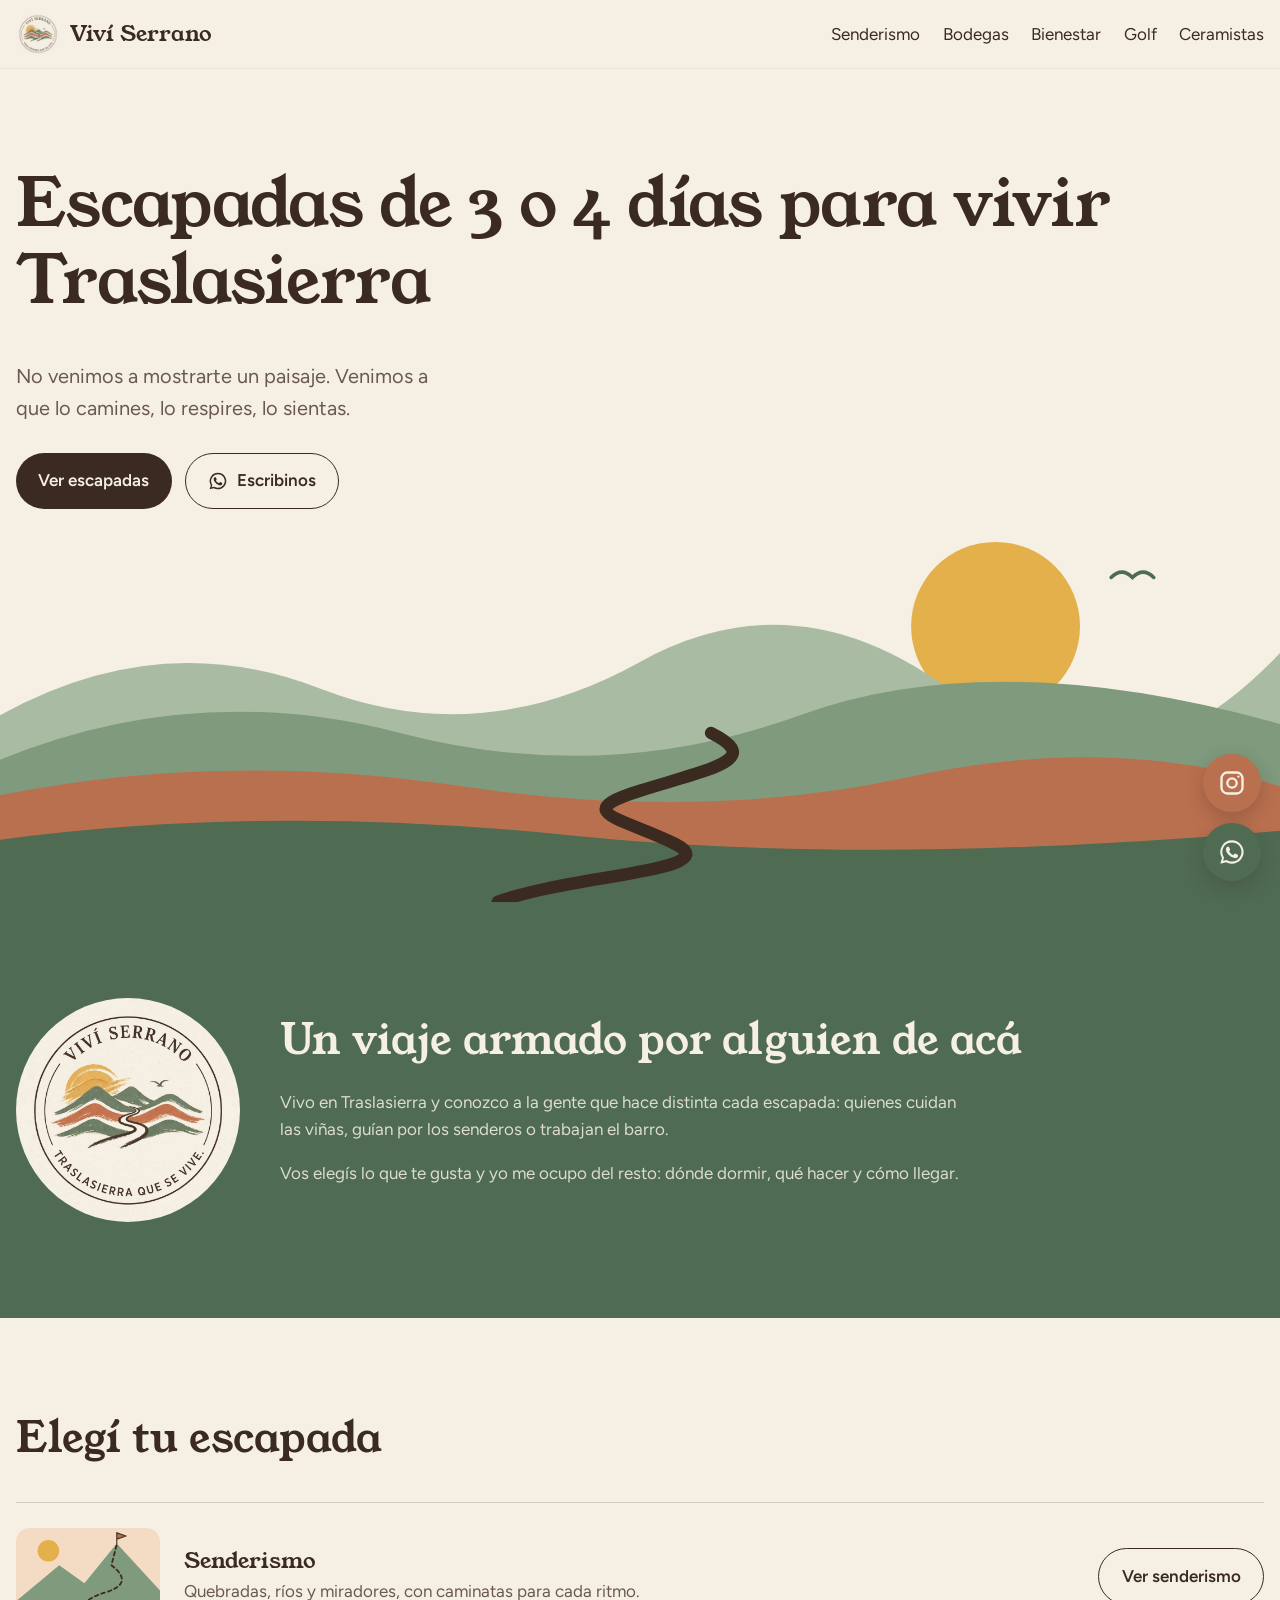
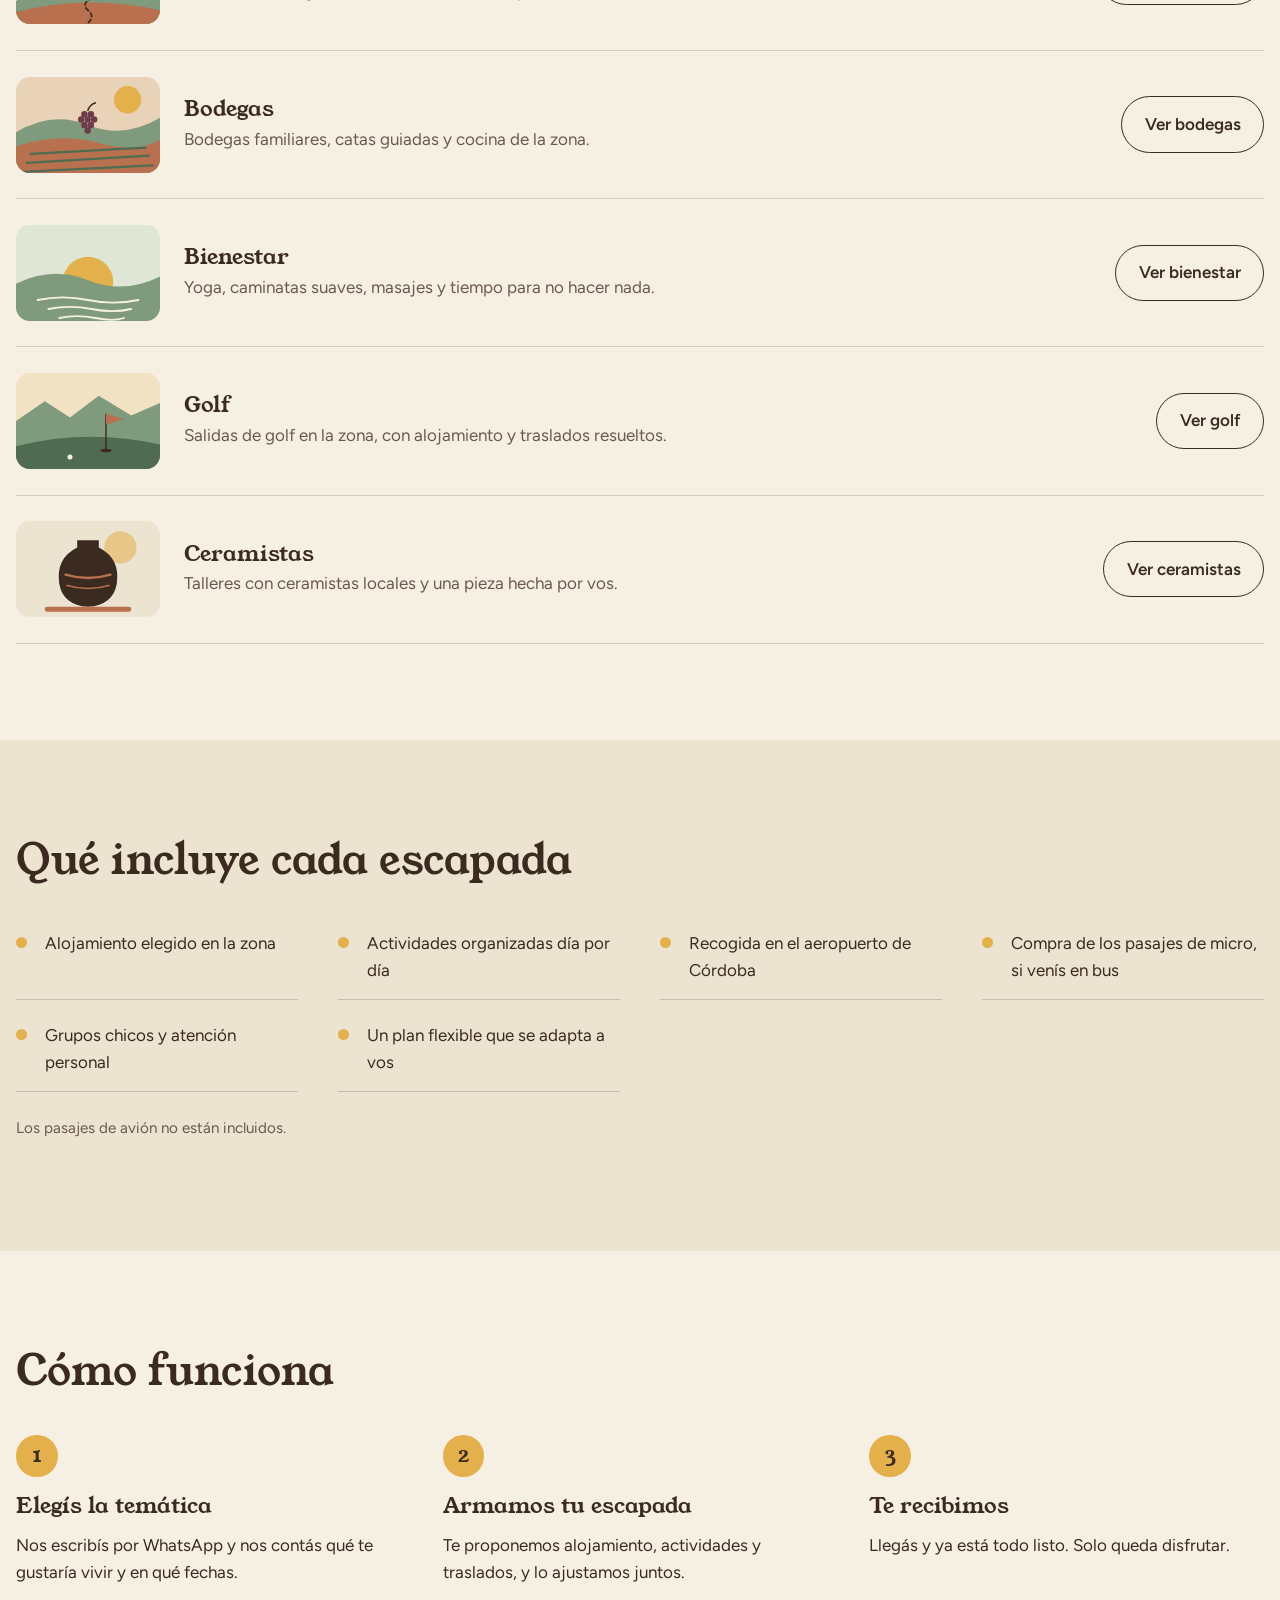
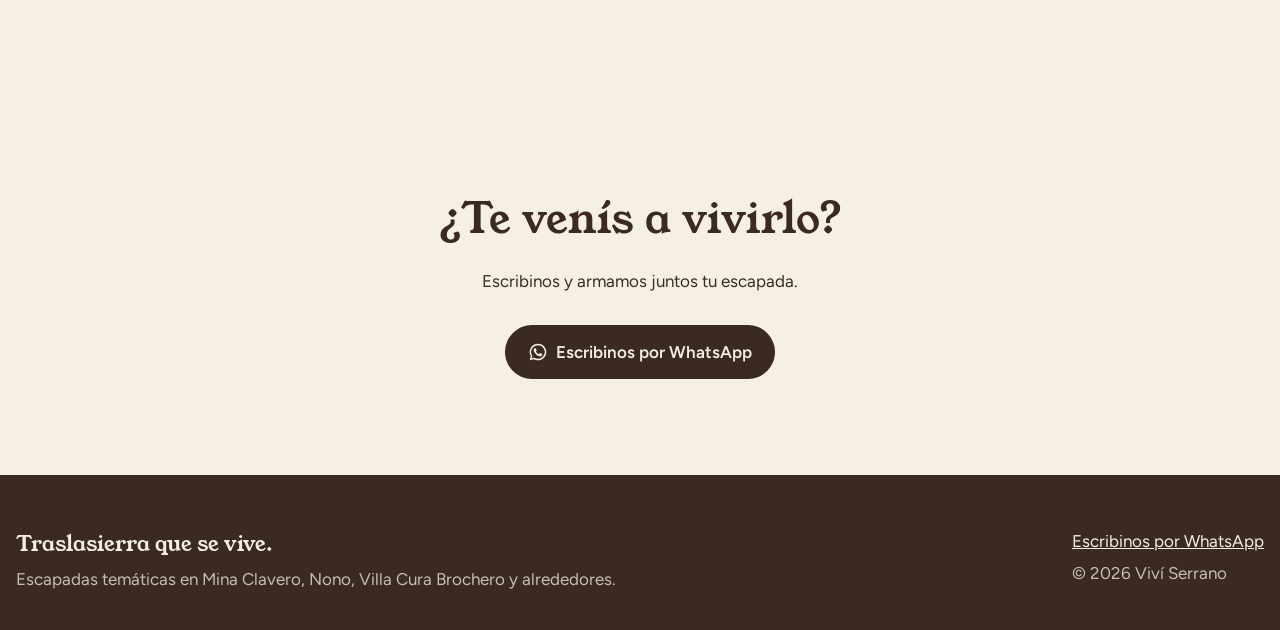
==== index.html @ 52323f3e "feat: primera versión de la web de Viví Serrano" ====
<!doctype html>
<html lang="es">
<head>
<meta charset="utf-8">
<meta name="viewport" content="width=device-width, initial-scale=1">
<!-- Quitar esta línea cuando la web se lance: evita que Google la muestre -->
<meta name="robots" content="noindex, nofollow">
<title>Viví Serrano · Escapadas temáticas en Traslasierra</title>
<meta name="description" content="Escapadas de 3 o 4 días en Traslasierra, Córdoba: senderismo, bodegas, bienestar, golf y ceramistas, con alojamiento y actividades organizadas.">
<link rel="icon" type="image/png" href="img/favicon.png">
<link rel="preconnect" href="https://fonts.googleapis.com">
<link rel="preconnect" href="https://fonts.gstatic.com" crossorigin>
<link href="https://fonts.googleapis.com/css2?family=Figtree:wght@400;600&family=Young+Serif&display=swap" rel="stylesheet">
<link rel="stylesheet" href="css/estilos.css">
</head>
<body>
<header class="cabecera">
  <div class="contenedor">
    <a class="marca" href="index.html"><img src="img/logo-circular.png" alt="" width="44" height="44">Viví Serrano</a>
    <nav aria-label="Principal">
      <button class="menu-boton" aria-expanded="false" aria-controls="menu">Menú</button>
      <ul class="menu" id="menu"><li><a href="senderismo.html">Senderismo</a></li><li><a href="bodegas.html">Bodegas</a></li><li><a href="bienestar.html">Bienestar</a></li><li><a href="golf.html">Golf</a></li><li><a href="ceramistas.html">Ceramistas</a></li></ul>
    </nav>
  </div>
</header>

<main>
  <section class="portada">
    <div class="contenedor">
      <div class="portada-grilla">
        <div>
          <h1>Escapadas de 3 o 4 días para vivir Traslasierra</h1>
          <p class="bajada">No venimos a mostrarte un paisaje. Venimos a que lo camines, lo respires, lo sientas.</p>
          <div class="acciones">
            <a class="boton" href="#escapadas">Ver escapadas</a>
            <a class="boton boton-claro" href="#" data-whatsapp><svg viewBox="0 0 24 24" fill="currentColor" aria-hidden="true"><path d="M12 2a10 10 0 0 0-8.6 15.1L2 22l5-1.3A10 10 0 1 0 12 2zm0 18.2c-1.5 0-3-.4-4.3-1.2l-.3-.2-3 .8.8-2.9-.2-.3A8.2 8.2 0 1 1 12 20.2zm4.5-6.1c-.2-.1-1.5-.7-1.7-.8-.2-.1-.4-.1-.6.1l-.8 1c-.1.2-.3.2-.5.1a6.7 6.7 0 0 1-3.3-2.9c-.3-.4.2-.4.7-1.4.1-.2 0-.3 0-.5l-.8-1.8c-.2-.5-.4-.4-.6-.4h-.5c-.2 0-.5.1-.7.3-.2.3-.9.9-.9 2.2s.9 2.5 1 2.7c.1.2 1.8 2.8 4.4 3.9 1.6.7 2.3.8 3.1.6.5-.1 1.5-.6 1.7-1.2.2-.6.2-1.1.2-1.2-.1-.2-.3-.2-.7-.4z"/></svg>Escribinos</a>
          </div>
        </div>
        <aside class="presentacion-lateral" aria-label="Quién está detrás">
          <!-- Reemplazar el logo por una foto de ella cuando la tenga -->
      <img src="img/logo-circular.png" alt="Logo de Viví Serrano" width="224" height="224">
      <div>
        <h2>Un viaje armado por alguien de acá</h2>
        <!-- Completar con su nombre y su historia -->
        <p>Vivo en Traslasierra y conozco a la gente que hace distinta cada escapada: quienes cuidan las viñas, guían por los senderos o trabajan el barro.</p>
        <p>Vos elegís lo que te gusta y yo me ocupo del resto: dónde dormir, qué hacer y cómo llegar.</p>
      </div>
        </aside>
      </div>
    </div>
    <svg class="paisaje" viewBox="0 0 1440 460" preserveAspectRatio="xMidYMax slice" aria-hidden="true">
  <circle cx="1120" cy="150" r="95" fill="#e3b04b"/>
  <path d="M0 250 Q180 150 360 220 T720 190 T1080 230 T1440 180 V460 H0Z" fill="#a9bba3"/>
  <path d="M0 300 Q220 210 450 270 T900 250 T1440 260 V460 H0Z" fill="#7f9a7d"/>
  <path d="M0 340 Q250 290 520 330 T1020 320 T1440 330 V460 H0Z" fill="#b9704f"/>
  <path d="M0 390 Q300 350 640 385 T1440 380 V460 H0Z" fill="#4f6b52"/>
  <path class="camino-trazo" d="M560 460 C640 430 820 425 760 395 S640 360 720 335 S860 300 800 270" stroke="#3a2a20" stroke-width="14" fill="none" stroke-linecap="round"/>
  <path d="M1250 95 q12 -12 24 0 q12 -12 24 0" stroke="#4f6b52" stroke-width="4" fill="none" stroke-linecap="round"/>
</svg>
  </section>

  <section class="seccion seccion-sierra presentacion-abajo">
    <div class="contenedor quien">
      <!-- Reemplazar el logo por una foto de ella cuando la tenga -->
      <img src="img/logo-circular.png" alt="Logo de Viví Serrano" width="224" height="224">
      <div>
        <h2>Un viaje armado por alguien de acá</h2>
        <!-- Completar con su nombre y su historia -->
        <p>Vivo en Traslasierra y conozco a la gente que hace distinta cada escapada: quienes cuidan las viñas, guían por los senderos o trabajan el barro.</p>
        <p>Vos elegís lo que te gusta y yo me ocupo del resto: dónde dormir, qué hacer y cómo llegar.</p>
      </div>
    </div>
  </section>

  <section class="seccion" id="escapadas">
    <div class="contenedor">
      <h2>Elegí tu escapada</h2>
      <ul class="tematicas">
      <li class="tematica">
        <svg class="ilustracion" viewBox="0 0 400 300" preserveAspectRatio="xMidYMid slice" role="img" aria-label="Sendero que sube a la cumbre">
  <rect width="400" height="300" fill="#f3dcc3"/>
  <circle cx="90" cy="80" r="30" fill="#e3b04b"/>
  <path d="M0 220 L120 120 L190 170 L280 60 L400 190 V300 H0Z" fill="#7f9a7d"/>
  <path d="M0 250 Q200 200 400 245 V300 H0Z" fill="#b9704f"/>
  <path d="M170 300 Q230 270 200 245 T250 195 T265 120 L280 62" stroke="#3a2a20" stroke-width="5" stroke-dasharray="10 9" fill="none" stroke-linecap="round"/>
  <path d="M280 62 V30 L305 39 L280 48" fill="#b9704f" stroke="#3a2a20" stroke-width="3"/>
</svg>
        <div><h3>Senderismo</h3><p>Quebradas, ríos y miradores, con caminatas para cada ritmo.</p></div>
        <a class="boton boton-claro" href="senderismo.html">Ver senderismo</a>
      </li>
      <li class="tematica">
        <svg class="ilustracion" viewBox="0 0 400 300" preserveAspectRatio="xMidYMid slice" role="img" aria-label="Viñedos en las sierras">
  <rect width="400" height="300" fill="#e9d3b8"/>
  <circle cx="310" cy="80" r="38" fill="#e3b04b"/>
  <path d="M0 170 Q100 110 200 150 T400 130 V300 H0Z" fill="#7f9a7d"/>
  <path d="M0 210 Q120 170 230 200 T400 190 V300 H0Z" fill="#b9704f"/>
  <g stroke="#4f6b52" stroke-width="6" stroke-linecap="round">
    <path d="M30 255 L370 235"/><path d="M20 280 L380 262"/><path d="M40 230 L360 213"/>
  </g>
  <g fill="#6d3b4a"><circle cx="190" cy="120" r="9"/><circle cx="208" cy="120" r="9"/><circle cx="199" cy="135" r="9"/><circle cx="181" cy="135" r="9"/><circle cx="217" cy="135" r="9"/><circle cx="190" cy="150" r="9"/><circle cx="208" cy="150" r="9"/><circle cx="199" cy="165" r="9"/></g>
  <path d="M199 111 Q205 92 222 88" stroke="#3a2a20" stroke-width="4" fill="none"/>
</svg>
        <div><h3>Bodegas</h3><p>Bodegas familiares, catas guiadas y cocina de la zona.</p></div>
        <a class="boton boton-claro" href="bodegas.html">Ver bodegas</a>
      </li>
      <li class="tematica">
        <svg class="ilustracion" viewBox="0 0 400 300" preserveAspectRatio="xMidYMid slice" role="img" aria-label="Amanecer tranquilo en las sierras">
  <rect width="400" height="300" fill="#dfe6d6"/>
  <circle cx="200" cy="175" r="70" fill="#e3b04b"/>
  <path d="M0 180 Q100 130 200 170 T400 160 V300 H0Z" fill="#7f9a7d"/>
  <g stroke="#f6f0e4" stroke-width="5" stroke-linecap="round" fill="none">
    <path d="M60 225 Q130 210 200 225 T340 225"/><path d="M90 250 Q150 238 210 250 T320 250"/><path d="M120 275 Q170 265 220 275 T300 275"/>
  </g>
</svg>
        <div><h3>Bienestar</h3><p>Yoga, caminatas suaves, masajes y tiempo para no hacer nada.</p></div>
        <a class="boton boton-claro" href="bienestar.html">Ver bienestar</a>
      </li>
      <li class="tematica">
        <svg class="ilustracion" viewBox="0 0 400 300" preserveAspectRatio="xMidYMid slice" role="img" aria-label="Bandera de golf con las sierras de fondo">
  <rect width="400" height="300" fill="#f1e2c4"/>
  <path d="M0 150 L80 95 L150 140 L230 80 L320 135 L400 100 V300 H0Z" fill="#7f9a7d"/>
  <path d="M0 220 Q200 170 400 215 V300 H0Z" fill="#4f6b52"/>
  <ellipse cx="250" cy="232" rx="16" ry="5" fill="#3a2a20"/>
  <path d="M250 232 V130" stroke="#3a2a20" stroke-width="4"/>
  <path d="M250 130 L300 145 L250 160Z" fill="#b9704f"/>
  <circle cx="150" cy="250" r="7" fill="#f6f0e4"/>
</svg>
        <div><h3>Golf</h3><p>Salidas de golf en la zona, con alojamiento y traslados resueltos.</p></div>
        <a class="boton boton-claro" href="golf.html">Ver golf</a>
      </li>
      <li class="tematica">
        <svg class="ilustracion" viewBox="0 0 400 300" preserveAspectRatio="xMidYMid slice" role="img" aria-label="Vasija de cerámica artesanal">
  <rect width="400" height="300" fill="#ece3d1"/>
  <circle cx="290" cy="90" r="45" fill="#e3b04b" opacity=".55"/>
  <path d="M170 70 H230 V90 Q290 120 280 190 Q270 250 200 255 Q130 250 120 190 Q110 120 170 90Z" fill="#3a2a20"/>
  <path d="M135 165 Q200 185 265 165" stroke="#b9704f" stroke-width="7" fill="none"/>
  <path d="M140 195 Q200 213 260 195" stroke="#b9704f" stroke-width="4" fill="none"/>
  <rect x="80" y="255" width="240" height="14" rx="7" fill="#b9704f"/>
</svg>
        <div><h3>Ceramistas</h3><p>Talleres con ceramistas locales y una pieza hecha por vos.</p></div>
        <a class="boton boton-claro" href="ceramistas.html">Ver ceramistas</a>
      </li>
      </ul>
    </div>
  </section>

  <section class="seccion seccion-honda">
    <div class="contenedor">
      <h2>Qué incluye cada escapada</h2>
      <ul class="incluye">
        <li>Alojamiento elegido en la zona</li>
        <li>Actividades organizadas día por día</li>
        <li>Recogida en el aeropuerto de Córdoba</li>
        <li>Compra de los pasajes de micro, si venís en bus</li>
        <li>Grupos chicos y atención personal</li>
        <li>Un plan flexible que se adapta a vos</li>
      </ul>
      <p class="nota">Los pasajes de avión no están incluidos.</p>
    </div>
  </section>

  <section class="seccion">
    <div class="contenedor">
      <h2>Cómo funciona</h2>
      <ol class="pasos">
        <li><h3>Elegís la temática</h3><p>Nos escribís por WhatsApp y nos contás qué te gustaría vivir y en qué fechas.</p></li>
        <li><h3>Armamos tu escapada</h3><p>Te proponemos alojamiento, actividades y traslados, y lo ajustamos juntos.</p></li>
        <li><h3>Te recibimos</h3><p>Llegás y ya está todo listo. Solo queda disfrutar.</p></li>
      </ol>
    </div>
  </section>

  <section class="seccion llamado">
    <div class="contenedor">
      <h2>¿Te venís a vivirlo?</h2>
      <p>Escribinos y armamos juntos tu escapada.</p>
      <a class="boton" href="#" data-whatsapp><svg viewBox="0 0 24 24" fill="currentColor" aria-hidden="true"><path d="M12 2a10 10 0 0 0-8.6 15.1L2 22l5-1.3A10 10 0 1 0 12 2zm0 18.2c-1.5 0-3-.4-4.3-1.2l-.3-.2-3 .8.8-2.9-.2-.3A8.2 8.2 0 1 1 12 20.2zm4.5-6.1c-.2-.1-1.5-.7-1.7-.8-.2-.1-.4-.1-.6.1l-.8 1c-.1.2-.3.2-.5.1a6.7 6.7 0 0 1-3.3-2.9c-.3-.4.2-.4.7-1.4.1-.2 0-.3 0-.5l-.8-1.8c-.2-.5-.4-.4-.6-.4h-.5c-.2 0-.5.1-.7.3-.2.3-.9.9-.9 2.2s.9 2.5 1 2.7c.1.2 1.8 2.8 4.4 3.9 1.6.7 2.3.8 3.1.6.5-.1 1.5-.6 1.7-1.2.2-.6.2-1.1.2-1.2-.1-.2-.3-.2-.7-.4z"/></svg>Escribinos por WhatsApp</a>
    </div>
  </section>
</main>
<footer class="pie">
  <div class="contenedor">
    <div>
      <p class="lema">Traslasierra que se vive.</p>
      <p>Escapadas temáticas en Mina Clavero, Nono, Villa Cura Brochero y alrededores.</p>
    </div>
    <div>
      <p><a href="#" data-whatsapp>Escribinos por WhatsApp</a></p>
      <p><a href="#" data-instagram>Seguinos en Instagram</a></p>
      <p>© <span data-anio>2026</span> Viví Serrano</p>
    </div>
  </div>
</footer>
<div class="flotantes">
  <a class="flotante" href="#" data-instagram aria-label="Seguinos en Instagram"><svg viewBox="0 0 24 24" fill="none" stroke="currentColor" stroke-width="2" aria-hidden="true"><rect x="3" y="3" width="18" height="18" rx="5"/><circle cx="12" cy="12" r="4"/><circle cx="17.5" cy="6.5" r="1" fill="currentColor" stroke="none"/></svg></a>
  <a class="flotante" href="#" data-whatsapp aria-label="Escribinos por WhatsApp"><svg viewBox="0 0 24 24" fill="currentColor" aria-hidden="true"><path d="M12 2a10 10 0 0 0-8.6 15.1L2 22l5-1.3A10 10 0 1 0 12 2zm0 18.2c-1.5 0-3-.4-4.3-1.2l-.3-.2-3 .8.8-2.9-.2-.3A8.2 8.2 0 1 1 12 20.2zm4.5-6.1c-.2-.1-1.5-.7-1.7-.8-.2-.1-.4-.1-.6.1l-.8 1c-.1.2-.3.2-.5.1a6.7 6.7 0 0 1-3.3-2.9c-.3-.4.2-.4.7-1.4.1-.2 0-.3 0-.5l-.8-1.8c-.2-.5-.4-.4-.6-.4h-.5c-.2 0-.5.1-.7.3-.2.3-.9.9-.9 2.2s.9 2.5 1 2.7c.1.2 1.8 2.8 4.4 3.9 1.6.7 2.3.8 3.1.6.5-.1 1.5-.6 1.7-1.2.2-.6.2-1.1.2-1.2-.1-.2-.3-.2-.7-.4z"/></svg></a>
</div>
<script src="js/main.js"></script>
</body>
</html>
---- css/estilos.css ----
/* ==========================================================
   Viví Serrano · estilos
   Colores sacados del logo: papel, sierra, tierra, sol y camino.
   ========================================================== */

:root {
  --papel: #f6f0e4;
  --papel-hondo: #ece3d1;
  --sierra: #7f9a7d;
  --sierra-oscura: #4f6b52;
  --tierra: #b9704f;
  --sol: #e3b04b;
  --camino: #3a2a20;
  --texto-suave: #6b5a4c;

  --titulos: "Young Serif", Georgia, serif;
  --cuerpo: "Figtree", system-ui, sans-serif;

  --ancho: 96rem;
  --radio: 14px;
}

* { box-sizing: border-box; }

html { scroll-behavior: smooth; }

body {
  margin: 0;
  background: var(--papel);
  color: var(--camino);
  font-family: var(--cuerpo);
  font-size: 1.0625rem;
  line-height: 1.6;
}

img, svg { display: block; max-width: 100%; }

a { color: inherit; }

:focus-visible {
  outline: 3px solid var(--sol);
  outline-offset: 3px;
  border-radius: 4px;
}

.contenedor {
  width: min(100% - 2rem, var(--ancho));
  margin-inline: auto;
}

h1, h2, h3 {
  font-family: var(--titulos);
  font-weight: 400;
  line-height: 1.15;
  margin: 0 0 0.6em;
}
h1 { font-size: clamp(2.4rem, 6vw, 4.2rem); letter-spacing: -0.01em; }
h2 { font-size: clamp(1.8rem, 4vw, 2.6rem); }
h3 { font-size: 1.4rem; }

p { margin: 0 0 1em; max-width: 62ch; }

/* ---------- Cabecera ---------- */

.cabecera {
  position: sticky;
  top: 0;
  z-index: 10;
  background: color-mix(in srgb, var(--papel) 92%, transparent);
  backdrop-filter: blur(6px);
  border-bottom: 1px solid var(--papel-hondo);
}
.cabecera .contenedor {
  display: flex;
  align-items: center;
  justify-content: space-between;
  gap: 1rem;
  min-height: 4.25rem;
}
.marca {
  display: flex;
  align-items: center;
  gap: 0.6rem;
  text-decoration: none;
  font-family: var(--titulos);
  font-size: 1.35rem;
}
.marca img { width: 44px; height: 44px; border-radius: 50%; }

.menu-boton {
  display: none;
  background: none;
  border: 1px solid var(--camino);
  border-radius: 999px;
  padding: 0.4rem 0.9rem;
  font: inherit;
  color: var(--camino);
  cursor: pointer;
}
.menu {
  display: flex;
  gap: 1.4rem;
  list-style: none;
  margin: 0;
  padding: 0;
}
.menu a {
  text-decoration: none;
  padding: 0.3rem 0;
  border-bottom: 2px solid transparent;
}
.menu a:hover,
.menu a[aria-current="page"] { border-bottom-color: var(--tierra); }

@media (max-width: 52rem) {
  .menu-boton { display: block; }
  .menu {
    display: none;
    position: absolute;
    top: 100%;
    left: 0;
    right: 0;
    flex-direction: column;
    gap: 0;
    background: var(--papel);
    border-bottom: 1px solid var(--papel-hondo);
    padding: 0.5rem 1rem 1rem;
  }
  .menu.abierto { display: flex; }
  .menu a { display: block; padding: 0.7rem 0; }
}

/* ---------- Botones ---------- */

.boton {
  display: inline-flex;
  align-items: center;
  gap: 0.55rem;
  background: var(--camino);
  color: var(--papel);
  text-decoration: none;
  font-weight: 600;
  padding: 0.85rem 1.4rem;
  border-radius: 999px;
  transition: background 0.2s;
}
.boton:hover { background: var(--sierra-oscura); }
.boton svg { width: 20px; height: 20px; }

.boton-claro {
  background: transparent;
  color: var(--camino);
  border: 1.5px solid var(--camino);
}
.boton-claro:hover { background: var(--papel-hondo); }

/* ---------- Portada (inicio) ---------- */

.portada {
  position: relative;
  overflow: hidden;
  padding: clamp(3rem, 8vw, 6rem) 0 0;
}
.portada .contenedor { position: relative; z-index: 1; }
.portada p.bajada {
  font-size: 1.25rem;
  color: var(--texto-suave);
  max-width: 34ch;
}
.portada .acciones { display: flex; flex-wrap: wrap; gap: 0.8rem; margin-top: 1.8rem; }

.paisaje {
  width: 100%;
  height: auto;
  margin-top: clamp(-1rem, -4vw, -3rem);
}
.paisaje .camino-trazo {
  stroke-dasharray: 1400;
  stroke-dashoffset: 1400;
  animation: dibujar-camino 2.4s 0.4s ease-out forwards;
}
@keyframes dibujar-camino { to { stroke-dashoffset: 0; } }

@media (prefers-reduced-motion: reduce) {
  .paisaje .camino-trazo { animation: none; stroke-dashoffset: 0; }
  html { scroll-behavior: auto; }
}

/* ---------- Secciones ---------- */

.seccion { padding: clamp(3.5rem, 8vw, 6rem) 0; }
.seccion-sierra { background: var(--sierra-oscura); color: var(--papel); }
.seccion-sierra p { color: color-mix(in srgb, var(--papel) 85%, transparent); }
.seccion-honda { background: var(--papel-hondo); }

.introduccion { max-width: 44rem; }
.introduccion p { font-size: 1.15rem; }

/* Temáticas en la portada: filas alternadas, no tarjetas */
.tematicas { list-style: none; margin: 2.5rem 0 0; padding: 0; }
.tematica {
  display: grid;
  grid-template-columns: 9rem 1fr auto;
  align-items: center;
  gap: 1.5rem;
  padding: 1.6rem 0;
  border-top: 1px solid color-mix(in srgb, var(--camino) 18%, transparent);
}
.tematica:last-child { border-bottom: 1px solid color-mix(in srgb, var(--camino) 18%, transparent); }
.tematica h3 { margin-bottom: 0.25rem; }
.tematica p { margin: 0; color: var(--texto-suave); }
.tematica .ilustracion { width: 9rem; height: 6rem; border-radius: var(--radio); }

@media (max-width: 40rem) {
  .tematica { grid-template-columns: 1fr; gap: 0.8rem; }
  .tematica .ilustracion { width: 100%; height: 8rem; }
}

/* Cómo funciona: es un proceso, por eso va numerado */
.pasos {
  list-style: none;
  padding: 0;
  margin: 2.5rem 0 0;
  display: grid;
  grid-template-columns: repeat(auto-fit, minmax(14rem, 1fr));
  gap: 2rem;
  counter-reset: paso;
}
.pasos li { counter-increment: paso; }
.pasos li::before {
  content: counter(paso);
  display: grid;
  place-items: center;
  width: 2.6rem;
  height: 2.6rem;
  border-radius: 50%;
  background: var(--sol);
  color: var(--camino);
  font-family: var(--titulos);
  font-size: 1.3rem;
  margin-bottom: 1rem;
}

.incluye {
  display: grid;
  grid-template-columns: repeat(auto-fit, minmax(15rem, 1fr));
  gap: 0.5rem 2.5rem;
  list-style: none;
  padding: 0;
  margin: 2rem 0 0;
}
.incluye li {
  padding: 0.9rem 0 0.9rem 1.8rem;
  border-bottom: 1px solid color-mix(in srgb, currentColor 20%, transparent);
  position: relative;
}
.incluye li::before {
  content: "";
  position: absolute;
  left: 0;
  top: 1.35rem;
  width: 0.7rem;
  height: 0.7rem;
  border-radius: 50%;
  background: var(--sol);
}

/* Quién soy */
.quien {
  display: grid;
  grid-template-columns: 14rem 1fr;
  gap: 2.5rem;
  align-items: center;
}
.quien img { border-radius: 50%; }
@media (max-width: 40rem) {
  .quien { grid-template-columns: 1fr; }
  .quien img { width: 10rem; }
}

/* Llamado final */
.llamado { text-align: center; }
.llamado p { margin-inline: auto; }
.llamado .boton { margin-top: 0.8rem; }

/* ---------- Páginas de temática ---------- */

.cabeza-tematica {
  padding: clamp(2.5rem, 6vw, 4.5rem) 0;
}
.cabeza-tematica .contenedor {
  display: grid;
  grid-template-columns: 1.1fr 1fr;
  gap: 2.5rem;
  align-items: center;
}
.cabeza-tematica .ilustracion { width: 100%; aspect-ratio: 4 / 3; border-radius: calc(var(--radio) * 2); }
.cabeza-tematica p { font-size: 1.2rem; color: var(--texto-suave); }
.volver { display: inline-block; margin-bottom: 1.2rem; color: var(--texto-suave); }
@media (max-width: 48rem) {
  .cabeza-tematica .contenedor { grid-template-columns: 1fr; }
}

/* Itinerario: los días sí son una secuencia */
.itinerario { list-style: none; padding: 0; margin: 2.5rem 0 0; }
.dia {
  display: grid;
  grid-template-columns: 6.5rem 1fr;
  gap: 1.5rem;
  padding: 1.6rem 0;
  border-top: 1px solid color-mix(in srgb, var(--camino) 18%, transparent);
}
.dia-numero {
  font-family: var(--titulos);
  font-size: 1.5rem;
  color: var(--tierra);
}
.dia h3 { margin-bottom: 0.3rem; }
.dia p { margin: 0; color: var(--texto-suave); }
@media (max-width: 34rem) {
  .dia { grid-template-columns: 1fr; gap: 0.3rem; }
}

.nota { font-size: 0.95rem; color: var(--texto-suave); margin-top: 1.5rem; }

.otras {
  display: flex;
  flex-wrap: wrap;
  gap: 0.6rem;
  list-style: none;
  padding: 0;
  margin: 1.5rem 0 0;
}
.otras a {
  display: inline-block;
  padding: 0.5rem 1rem;
  border: 1.5px solid var(--camino);
  border-radius: 999px;
  text-decoration: none;
}
.otras a:hover { background: var(--papel-hondo); }

/* ---------- Pie ---------- */

.pie {
  background: var(--camino);
  color: var(--papel);
  padding: 3rem 0 2rem;
}
.pie .contenedor {
  display: flex;
  flex-wrap: wrap;
  justify-content: space-between;
  gap: 2rem;
}
.pie p { margin: 0.3rem 0; color: color-mix(in srgb, var(--papel) 75%, transparent); }
.pie .lema { font-family: var(--titulos); font-size: 1.3rem; color: var(--papel); }
.pie a { color: var(--papel); }

/* Botones flotantes: Instagram arriba, WhatsApp abajo */
.flotantes {
  position: fixed;
  right: 1.2rem;
  bottom: 1.2rem;
  z-index: 20;
  display: flex;
  flex-direction: column;
  gap: 0.7rem;
}
.flotante {
  width: 3.6rem;
  height: 3.6rem;
  border-radius: 50%;
  display: grid;
  place-items: center;
  background: var(--sierra-oscura);
  color: var(--papel);
  box-shadow: 0 6px 18px rgba(58, 42, 32, 0.25);
  transition: background 0.2s;
}
.flotante:hover { background: var(--camino); }
.flotante svg { width: 28px; height: 28px; }

.solo-lectores {
  position: absolute;
  width: 1px;
  height: 1px;
  overflow: hidden;
  clip: rect(0 0 0 0);
  white-space: nowrap;
}

/* Botones y enlaces sobre el fondo verde */
.seccion-sierra .boton-claro { color: var(--papel); border-color: var(--papel); }
.seccion-sierra .boton-claro:hover { background: color-mix(in srgb, var(--papel) 12%, transparent); }
.seccion-sierra .otras { justify-content: center; }
.seccion-sierra .otras a { border-color: var(--papel); }
.seccion-sierra .otras a:hover { background: color-mix(in srgb, var(--papel) 12%, transparent); }
.otras-titulo { margin-top: 3rem; }

/* ---------- Portada en monitores grandes ----------
   En pantallas de 1600 px o más, la presentación sube al lado del título.
   En el resto se ve debajo, en la franja verde. */
.presentacion-lateral { display: none; }

@media (min-width: 100rem) {
  .portada-grilla {
    display: grid;
    grid-template-columns: 1.35fr 1fr;
    gap: 4rem;
    align-items: center;
  }
  .presentacion-lateral {
    display: grid;
    grid-template-columns: 7rem 1fr;
    gap: 1.5rem;
    align-items: start;
    background: var(--papel-hondo);
    border-radius: calc(var(--radio) * 2);
    padding: 2rem;
  }
  .presentacion-lateral img { border-radius: 50%; }
  .presentacion-lateral h2 { font-size: 1.6rem; }
  .presentacion-lateral p { color: var(--texto-suave); }
  .presentacion-lateral p:last-child { margin-bottom: 0; }
  .presentacion-abajo { display: none; }
}

/* El logo siempre redondo, sin deformarse */
.quien img,
.presentacion-lateral img { height: auto; aspect-ratio: 1; object-fit: cover; }
.presentacion-lateral img { width: 7rem; }

/* Instagram con el color tierra del logo, para distinguirlo de WhatsApp */
.flotante[data-instagram] { background: var(--tierra); }
.flotante[data-instagram]:hover { background: var(--camino); }
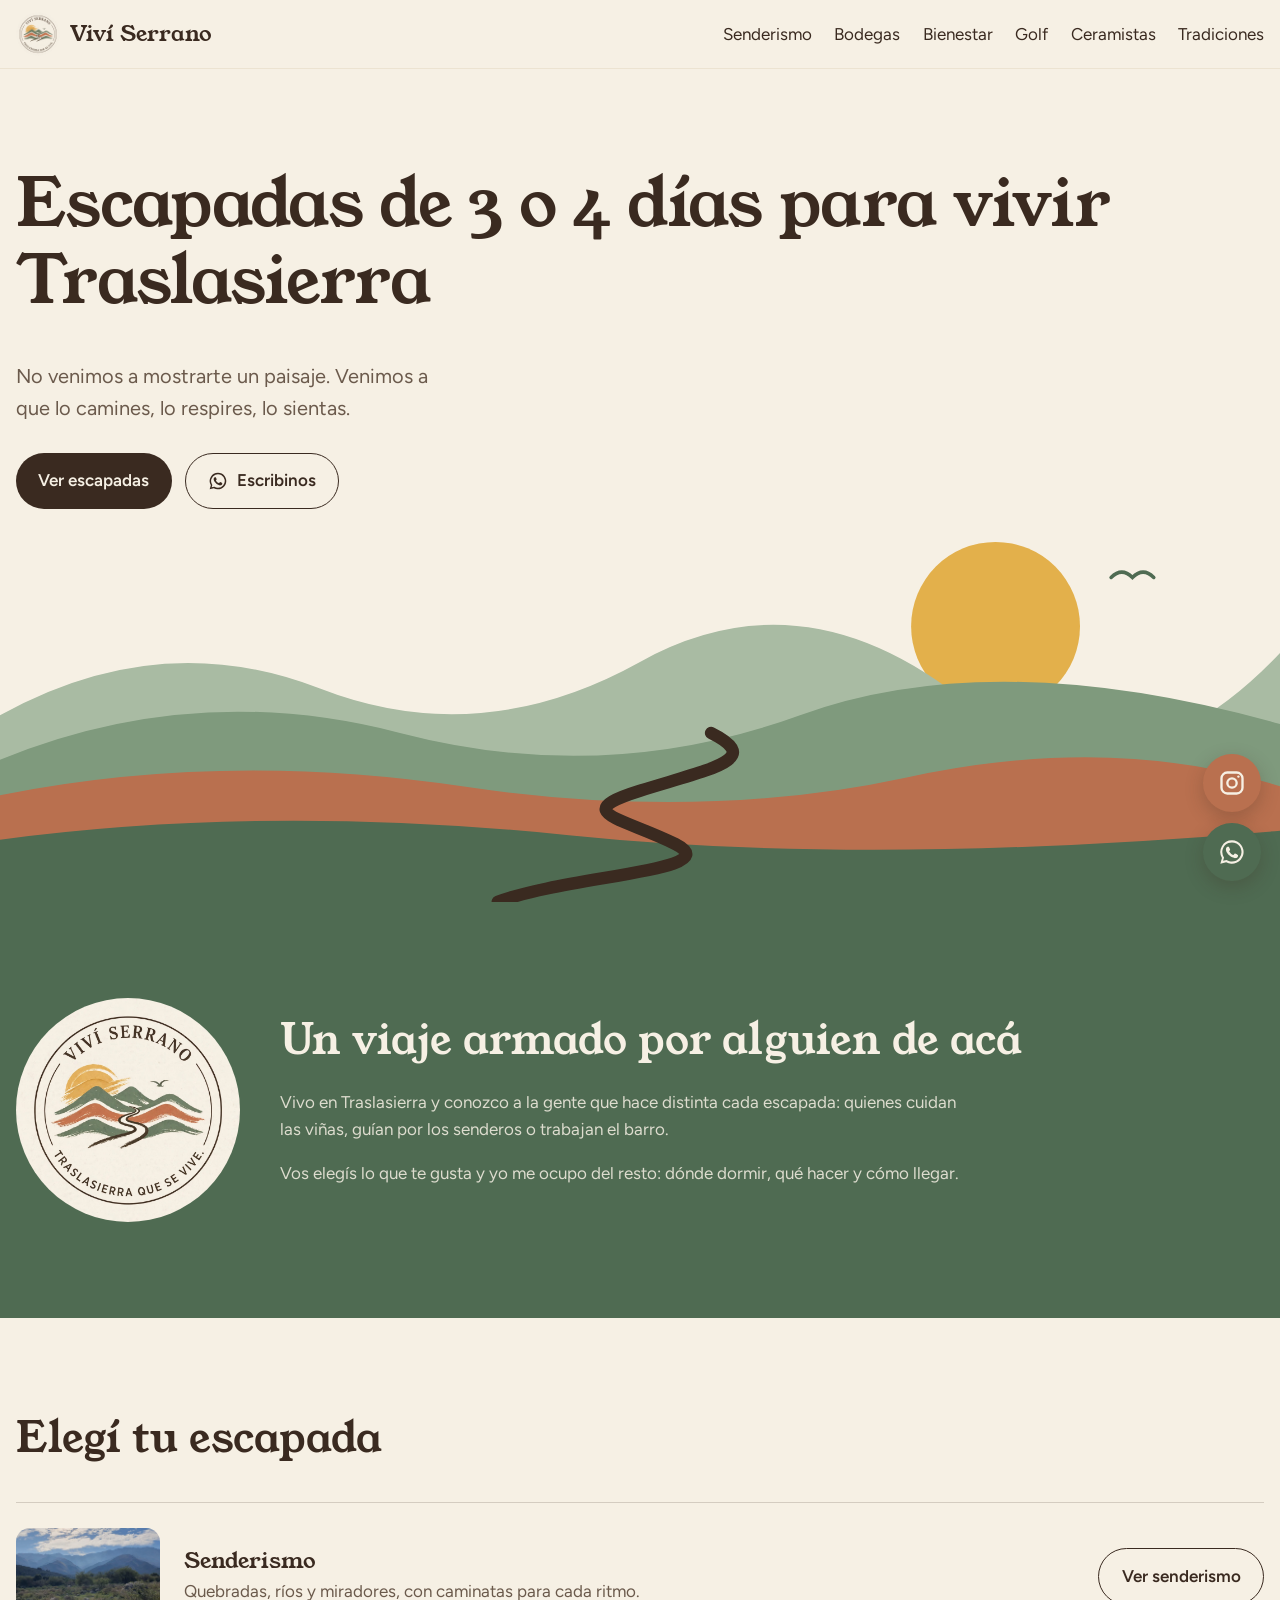
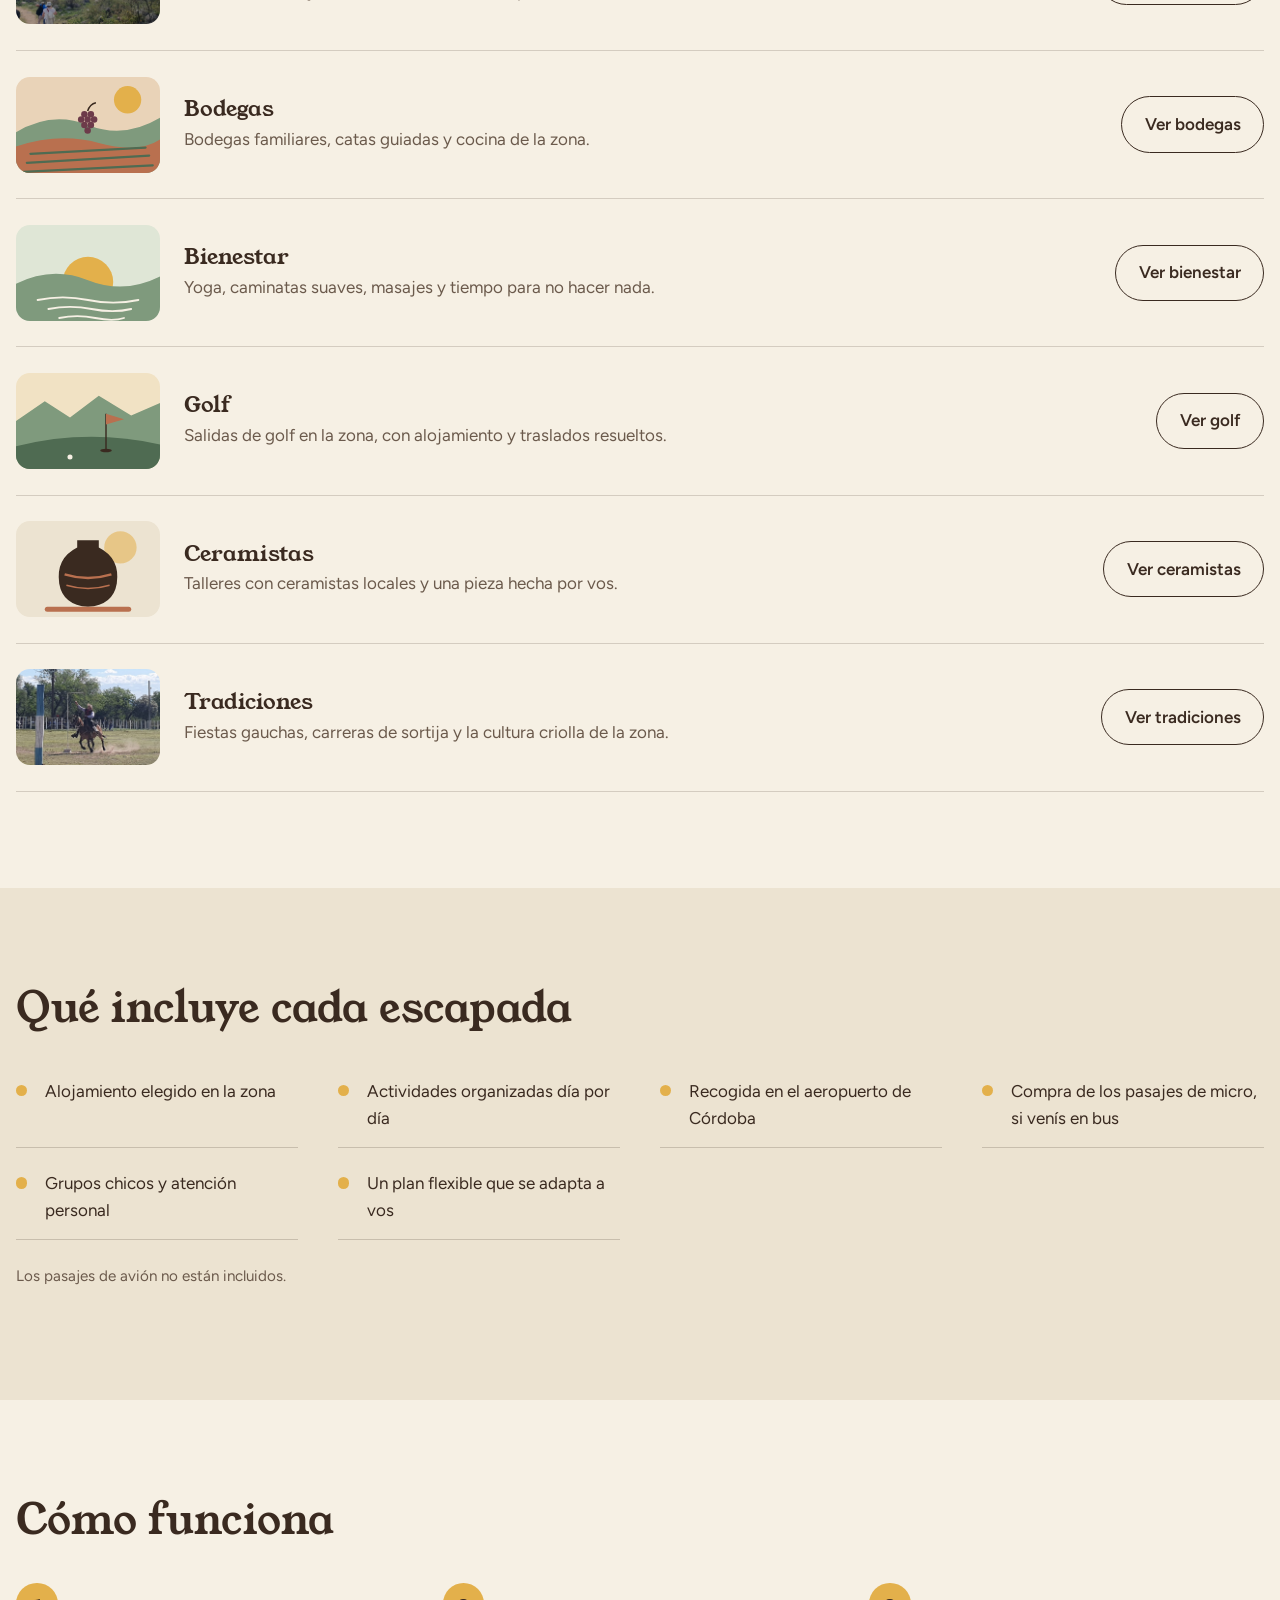
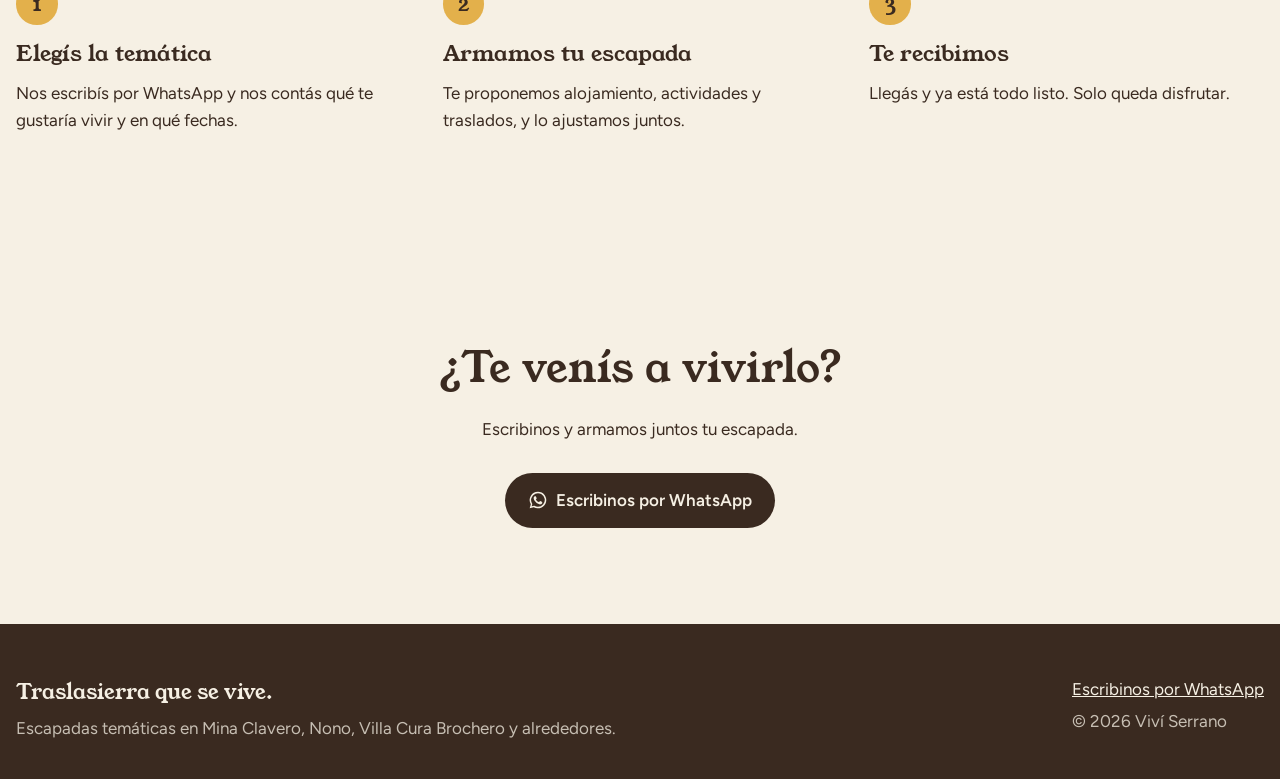
==== commit 262f55e5: "feat: fotos reales de bodegas" ====
--- a/index.html
+++ b/index.html
@@ -6,7 +6,7 @@
 <!-- Quitar esta línea cuando la web se lance: evita que Google la muestre -->
 <meta name="robots" content="noindex, nofollow">
 <title>Viví Serrano · Escapadas temáticas en Traslasierra</title>
-<meta name="description" content="Escapadas de 3 o 4 días en Traslasierra, Córdoba: senderismo, bodegas, bienestar, golf y ceramistas, con alojamiento y actividades organizadas.">
+<meta name="description" content="Escapadas de 3 o 4 días en Traslasierra, Córdoba: senderismo, bodegas, bienestar, golf, ceramistas y tradiciones, con alojamiento y actividades organizadas.">
 <link rel="icon" type="image/png" href="img/favicon.png">
 <link rel="preconnect" href="https://fonts.googleapis.com">
 <link rel="preconnect" href="https://fonts.gstatic.com" crossorigin>
@@ -19,7 +19,7 @@
     <a class="marca" href="index.html"><img src="img/logo-circular.png" alt="" width="44" height="44">Viví Serrano</a>
     <nav aria-label="Principal">
       <button class="menu-boton" aria-expanded="false" aria-controls="menu">Menú</button>
-      <ul class="menu" id="menu"><li><a href="senderismo.html">Senderismo</a></li><li><a href="bodegas.html">Bodegas</a></li><li><a href="bienestar.html">Bienestar</a></li><li><a href="golf.html">Golf</a></li><li><a href="ceramistas.html">Ceramistas</a></li></ul>
+      <ul class="menu" id="menu"><li><a href="senderismo.html">Senderismo</a></li><li><a href="bodegas.html">Bodegas</a></li><li><a href="bienestar.html">Bienestar</a></li><li><a href="golf.html">Golf</a></li><li><a href="ceramistas.html">Ceramistas</a></li><li><a href="tradiciones.html">Tradiciones</a></li></ul>
     </nav>
   </div>
 </header>
@@ -77,14 +77,7 @@
       <h2>Elegí tu escapada</h2>
       <ul class="tematicas">
       <li class="tematica">
-        <svg class="ilustracion" viewBox="0 0 400 300" preserveAspectRatio="xMidYMid slice" role="img" aria-label="Sendero que sube a la cumbre">
-  <rect width="400" height="300" fill="#f3dcc3"/>
-  <circle cx="90" cy="80" r="30" fill="#e3b04b"/>
-  <path d="M0 220 L120 120 L190 170 L280 60 L400 190 V300 H0Z" fill="#7f9a7d"/>
-  <path d="M0 250 Q200 200 400 245 V300 H0Z" fill="#b9704f"/>
-  <path d="M170 300 Q230 270 200 245 T250 195 T265 120 L280 62" stroke="#3a2a20" stroke-width="5" stroke-dasharray="10 9" fill="none" stroke-linecap="round"/>
-  <path d="M280 62 V30 L305 39 L280 48" fill="#b9704f" stroke="#3a2a20" stroke-width="3"/>
-</svg>
+        <img class="ilustracion foto" src="img/senderismo-valle.jpg" alt="Grupo caminando hacia las sierras de Traslasierra" loading="lazy">
         <div><h3>Senderismo</h3><p>Quebradas, ríos y miradores, con caminatas para cada ritmo.</p></div>
         <a class="boton boton-claro" href="senderismo.html">Ver senderismo</a>
       </li>
@@ -139,6 +132,11 @@
 </svg>
         <div><h3>Ceramistas</h3><p>Talleres con ceramistas locales y una pieza hecha por vos.</p></div>
         <a class="boton boton-claro" href="ceramistas.html">Ver ceramistas</a>
+      </li>
+      <li class="tematica">
+        <img class="ilustracion foto" src="img/tradiciones-sortija-1.jpg" alt="Jinete al galope en una carrera de sortija" loading="lazy">
+        <div><h3>Tradiciones</h3><p>Fiestas gauchas, carreras de sortija y la cultura criolla de la zona.</p></div>
+        <a class="boton boton-claro" href="tradiciones.html">Ver tradiciones</a>
       </li>
       </ul>
     </div>
--- a/css/estilos.css
+++ b/css/estilos.css
@@ -434,3 +434,22 @@
 /* Instagram con el color tierra del logo, para distinguirlo de WhatsApp */
 .flotante[data-instagram] { background: var(--tierra); }
 .flotante[data-instagram]:hover { background: var(--camino); }
+
+/* Fotos reales */
+.ilustracion.foto { object-fit: cover; }
+.galeria {
+  display: grid;
+  grid-template-columns: repeat(auto-fit, minmax(14rem, 1fr));
+  gap: 1rem;
+  margin-top: 2rem;
+}
+.galeria img {
+  width: 100%;
+  height: 22rem;
+  object-fit: cover;
+  border-radius: var(--radio);
+}
+@media (max-width: 48rem) {
+  .galeria { grid-template-columns: 1fr; }
+  .galeria img { height: 16rem; }
+}
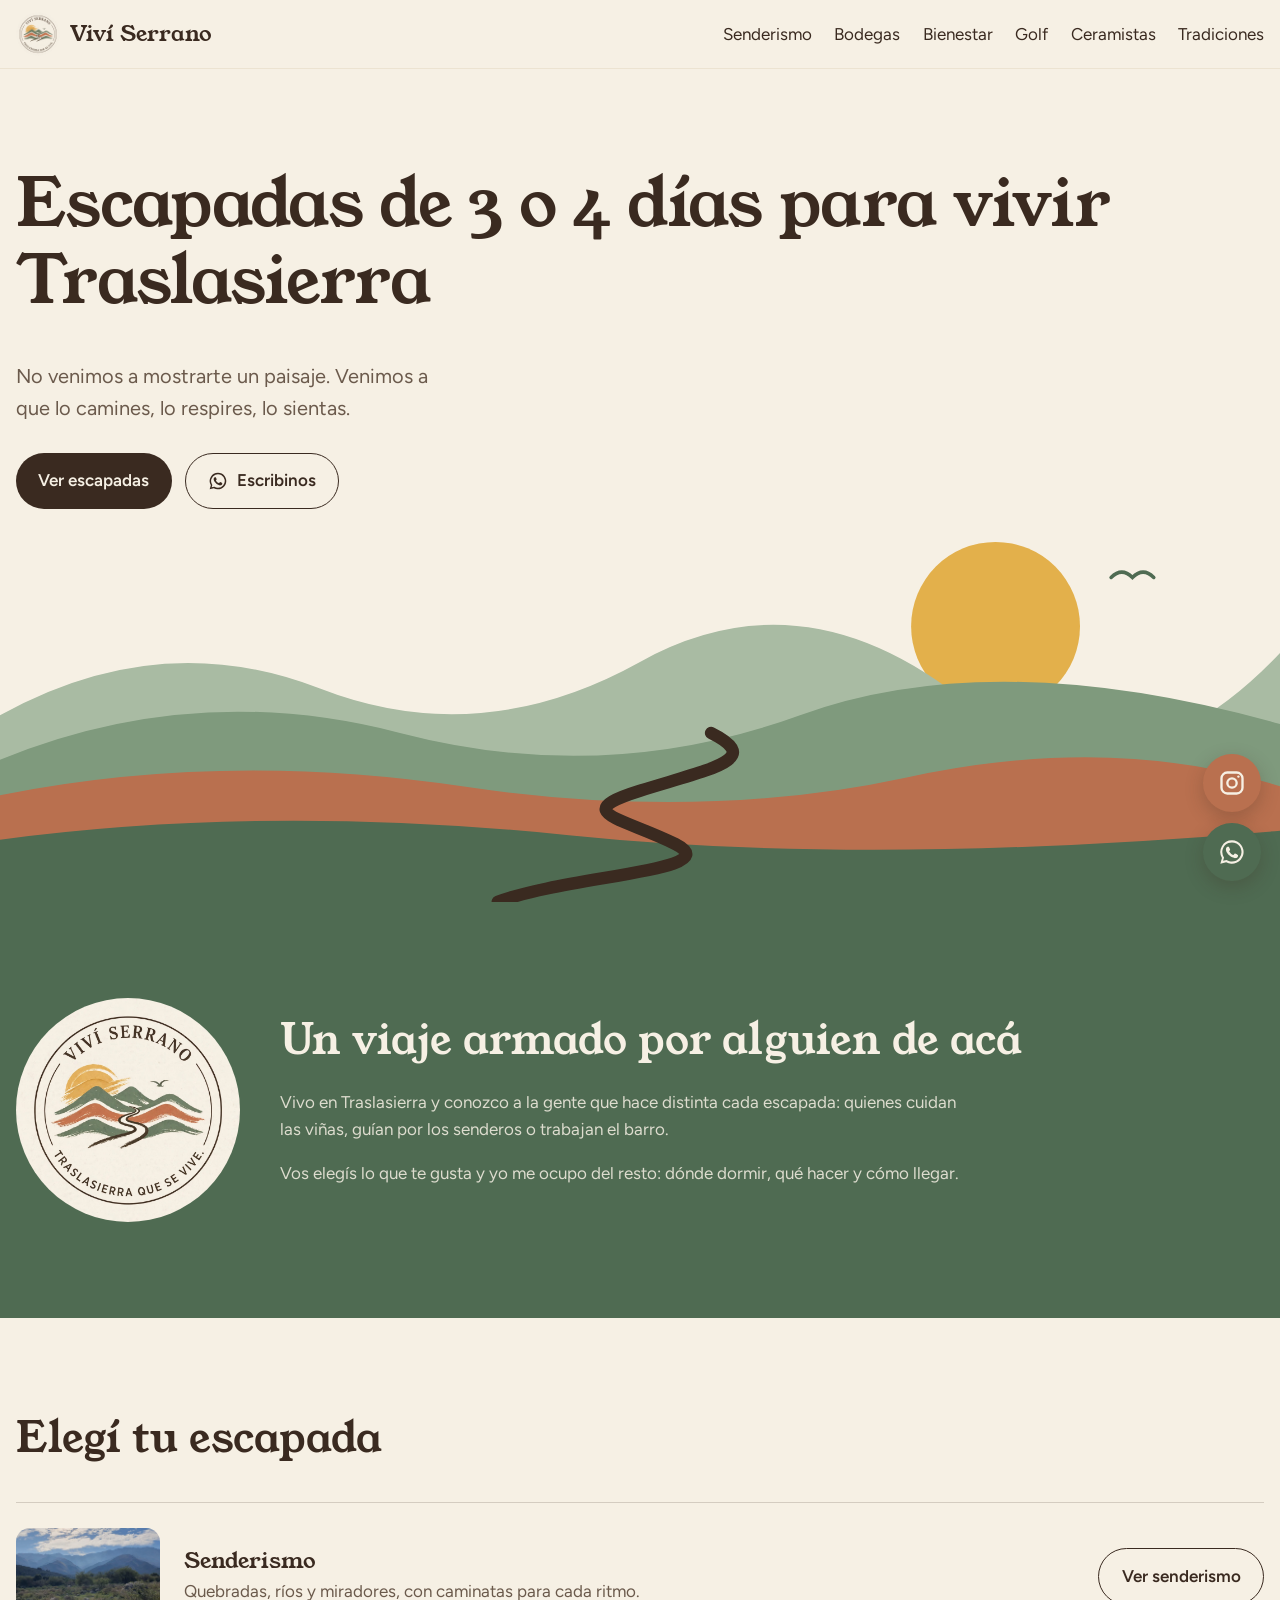
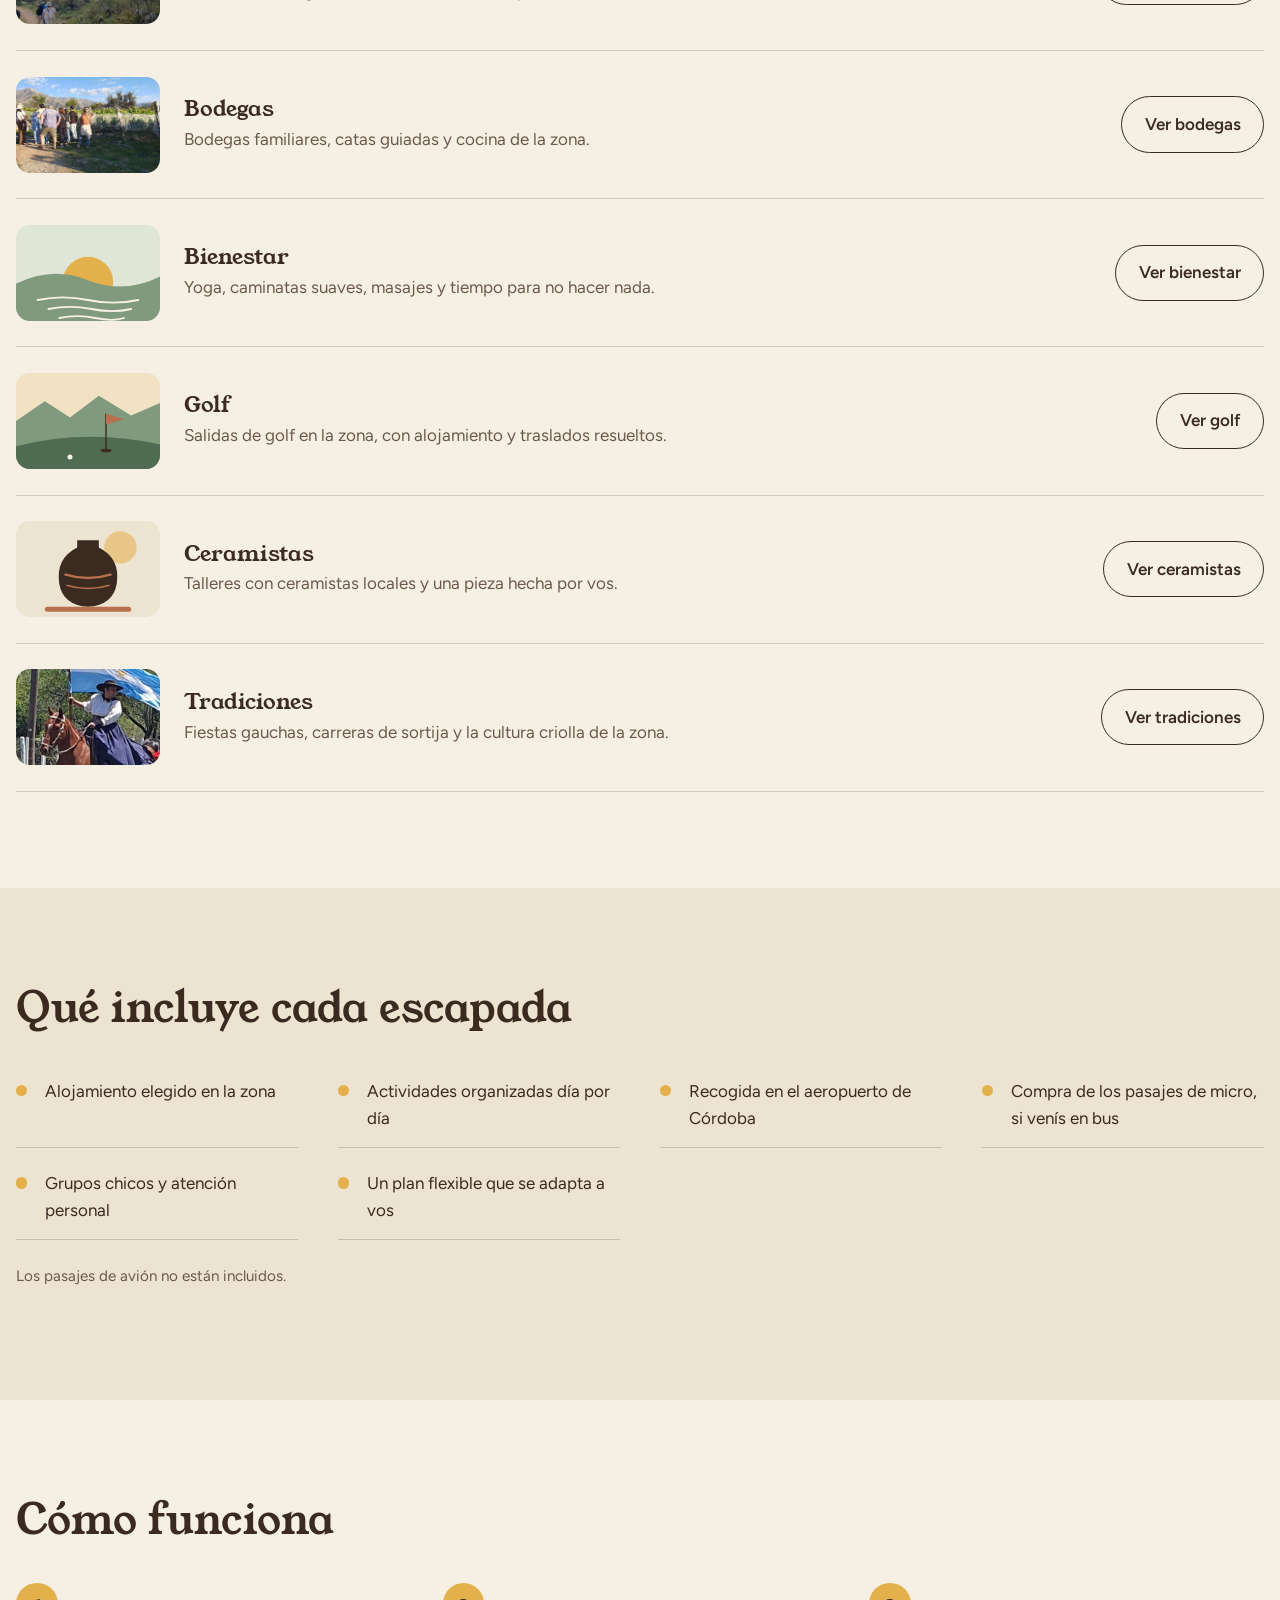
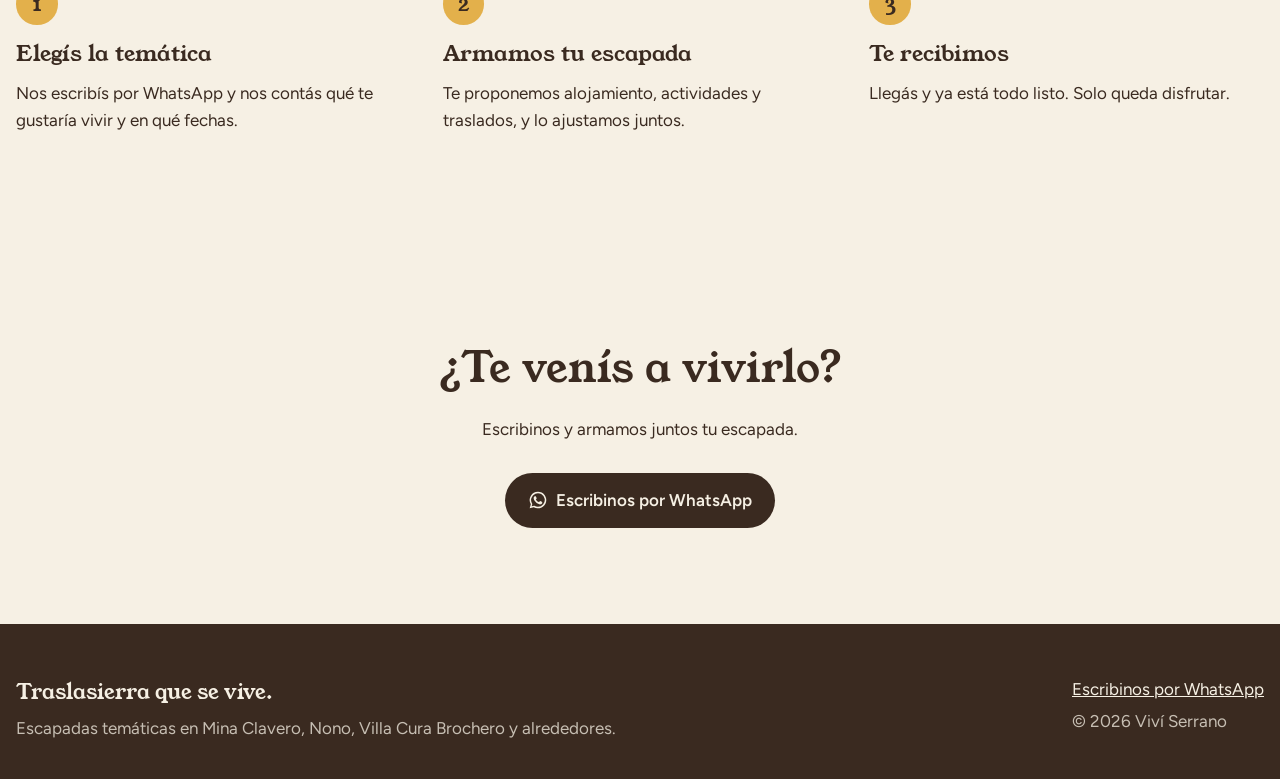
==== commit 7b0beca6: "feat: amazona con bandera como portada de Tradiciones" ====
--- a/index.html
+++ b/index.html
@@ -11,7 +11,7 @@
 <link rel="preconnect" href="https://fonts.googleapis.com">
 <link rel="preconnect" href="https://fonts.gstatic.com" crossorigin>
 <link href="https://fonts.googleapis.com/css2?family=Figtree:wght@400;600&family=Young+Serif&display=swap" rel="stylesheet">
-<link rel="stylesheet" href="css/estilos.css">
+<link rel="stylesheet" href="css/estilos.css?v=3">
 </head>
 <body>
 <header class="cabecera">
@@ -82,17 +82,7 @@
         <a class="boton boton-claro" href="senderismo.html">Ver senderismo</a>
       </li>
       <li class="tematica">
-        <svg class="ilustracion" viewBox="0 0 400 300" preserveAspectRatio="xMidYMid slice" role="img" aria-label="Viñedos en las sierras">
-  <rect width="400" height="300" fill="#e9d3b8"/>
-  <circle cx="310" cy="80" r="38" fill="#e3b04b"/>
-  <path d="M0 170 Q100 110 200 150 T400 130 V300 H0Z" fill="#7f9a7d"/>
-  <path d="M0 210 Q120 170 230 200 T400 190 V300 H0Z" fill="#b9704f"/>
-  <g stroke="#4f6b52" stroke-width="6" stroke-linecap="round">
-    <path d="M30 255 L370 235"/><path d="M20 280 L380 262"/><path d="M40 230 L360 213"/>
-  </g>
-  <g fill="#6d3b4a"><circle cx="190" cy="120" r="9"/><circle cx="208" cy="120" r="9"/><circle cx="199" cy="135" r="9"/><circle cx="181" cy="135" r="9"/><circle cx="217" cy="135" r="9"/><circle cx="190" cy="150" r="9"/><circle cx="208" cy="150" r="9"/><circle cx="199" cy="165" r="9"/></g>
-  <path d="M199 111 Q205 92 222 88" stroke="#3a2a20" stroke-width="4" fill="none"/>
-</svg>
+        <img class="ilustracion foto" src="img/bodegas-cata.jpg" alt="Grupo recorriendo un viñedo con las sierras de fondo" loading="lazy">
         <div><h3>Bodegas</h3><p>Bodegas familiares, catas guiadas y cocina de la zona.</p></div>
         <a class="boton boton-claro" href="bodegas.html">Ver bodegas</a>
       </li>
@@ -134,7 +124,7 @@
         <a class="boton boton-claro" href="ceramistas.html">Ver ceramistas</a>
       </li>
       <li class="tematica">
-        <img class="ilustracion foto" src="img/tradiciones-sortija-1.jpg" alt="Jinete al galope en una carrera de sortija" loading="lazy">
+        <img class="ilustracion foto" src="img/tradiciones-bandera.jpg" alt="Amazona a caballo con la bandera argentina en una fiesta gaucha" loading="lazy">
         <div><h3>Tradiciones</h3><p>Fiestas gauchas, carreras de sortija y la cultura criolla de la zona.</p></div>
         <a class="boton boton-claro" href="tradiciones.html">Ver tradiciones</a>
       </li>
@@ -193,6 +183,6 @@
   <a class="flotante" href="#" data-instagram aria-label="Seguinos en Instagram"><svg viewBox="0 0 24 24" fill="none" stroke="currentColor" stroke-width="2" aria-hidden="true"><rect x="3" y="3" width="18" height="18" rx="5"/><circle cx="12" cy="12" r="4"/><circle cx="17.5" cy="6.5" r="1" fill="currentColor" stroke="none"/></svg></a>
   <a class="flotante" href="#" data-whatsapp aria-label="Escribinos por WhatsApp"><svg viewBox="0 0 24 24" fill="currentColor" aria-hidden="true"><path d="M12 2a10 10 0 0 0-8.6 15.1L2 22l5-1.3A10 10 0 1 0 12 2zm0 18.2c-1.5 0-3-.4-4.3-1.2l-.3-.2-3 .8.8-2.9-.2-.3A8.2 8.2 0 1 1 12 20.2zm4.5-6.1c-.2-.1-1.5-.7-1.7-.8-.2-.1-.4-.1-.6.1l-.8 1c-.1.2-.3.2-.5.1a6.7 6.7 0 0 1-3.3-2.9c-.3-.4.2-.4.7-1.4.1-.2 0-.3 0-.5l-.8-1.8c-.2-.5-.4-.4-.6-.4h-.5c-.2 0-.5.1-.7.3-.2.3-.9.9-.9 2.2s.9 2.5 1 2.7c.1.2 1.8 2.8 4.4 3.9 1.6.7 2.3.8 3.1.6.5-.1 1.5-.6 1.7-1.2.2-.6.2-1.1.2-1.2-.1-.2-.3-.2-.7-.4z"/></svg></a>
 </div>
-<script src="js/main.js"></script>
+<script src="js/main.js?v=3"></script>
 </body>
 </html>
--- a/css/estilos.css
+++ b/css/estilos.css
@@ -436,7 +436,7 @@
 .flotante[data-instagram]:hover { background: var(--camino); }
 
 /* Fotos reales */
-.ilustracion.foto { object-fit: cover; }
+.ilustracion.foto { object-fit: cover; object-position: center 30%; }
 .galeria {
   display: grid;
   grid-template-columns: repeat(auto-fit, minmax(14rem, 1fr));
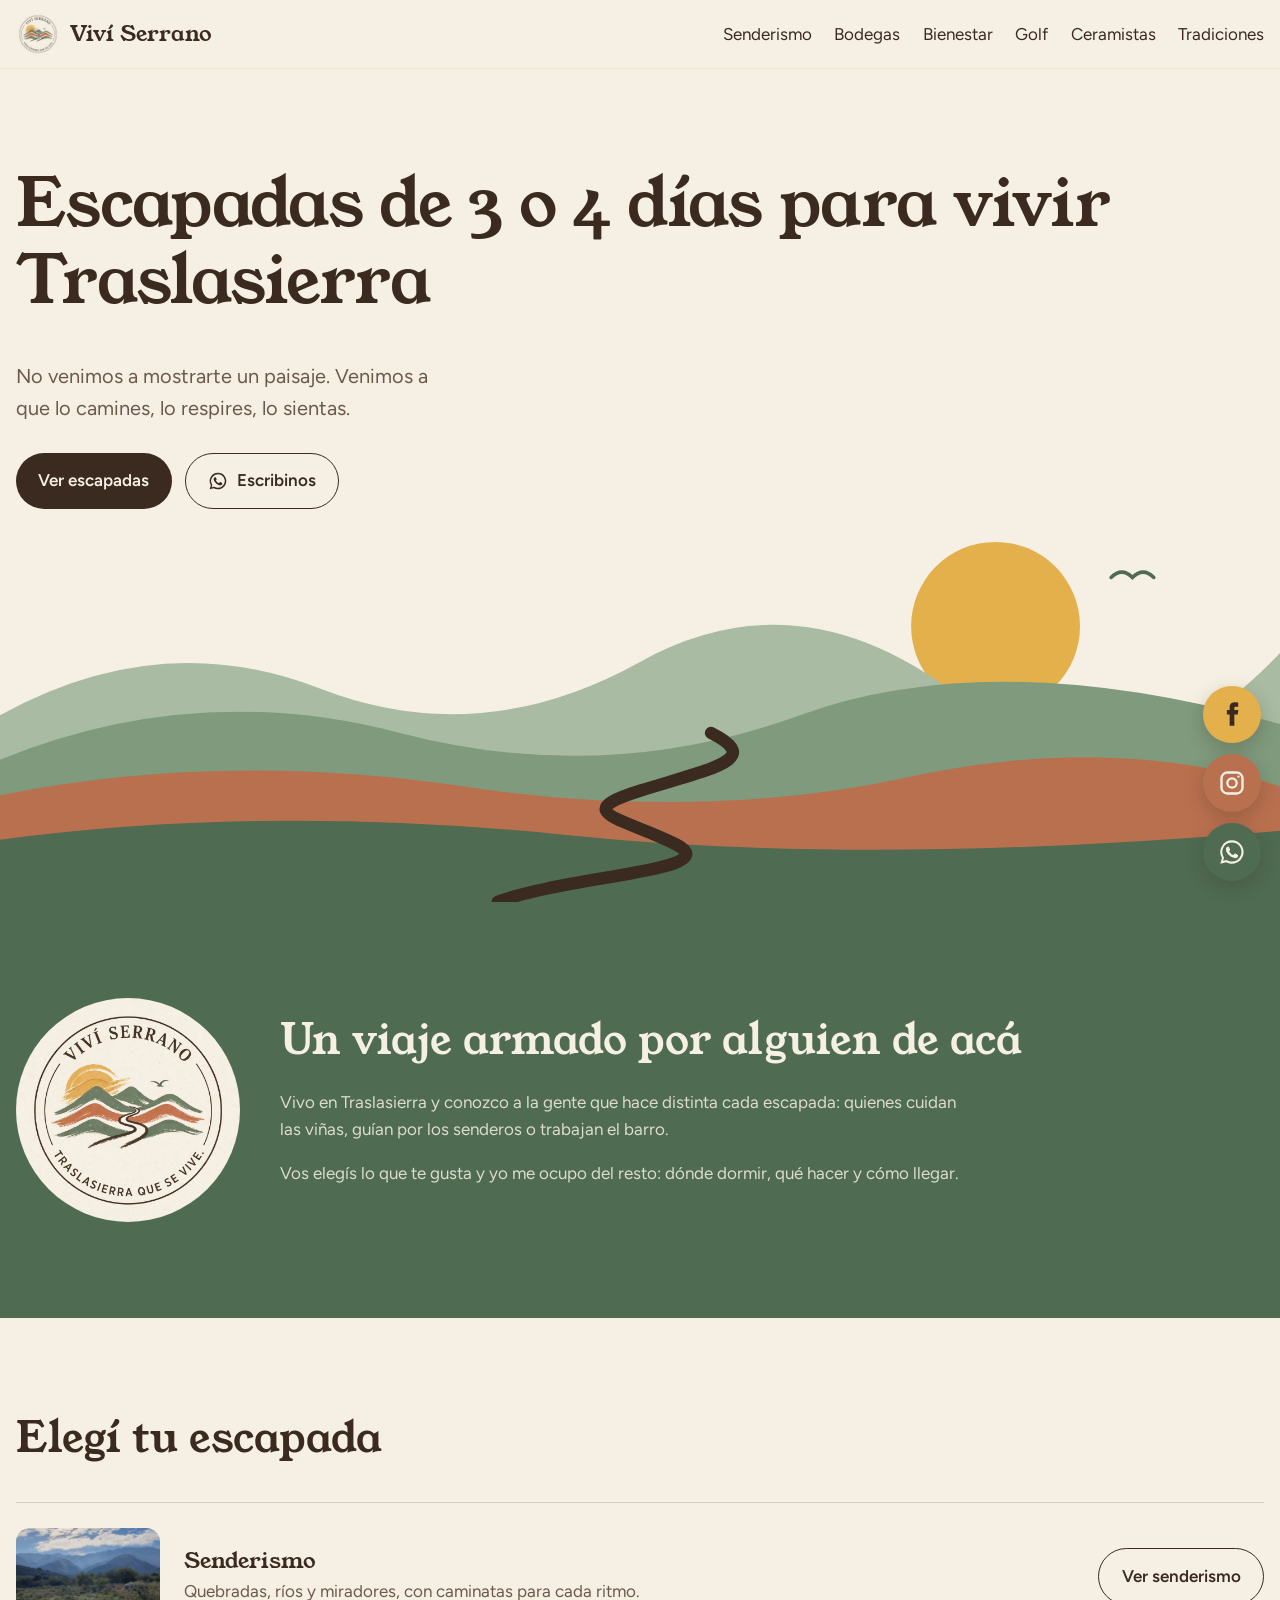
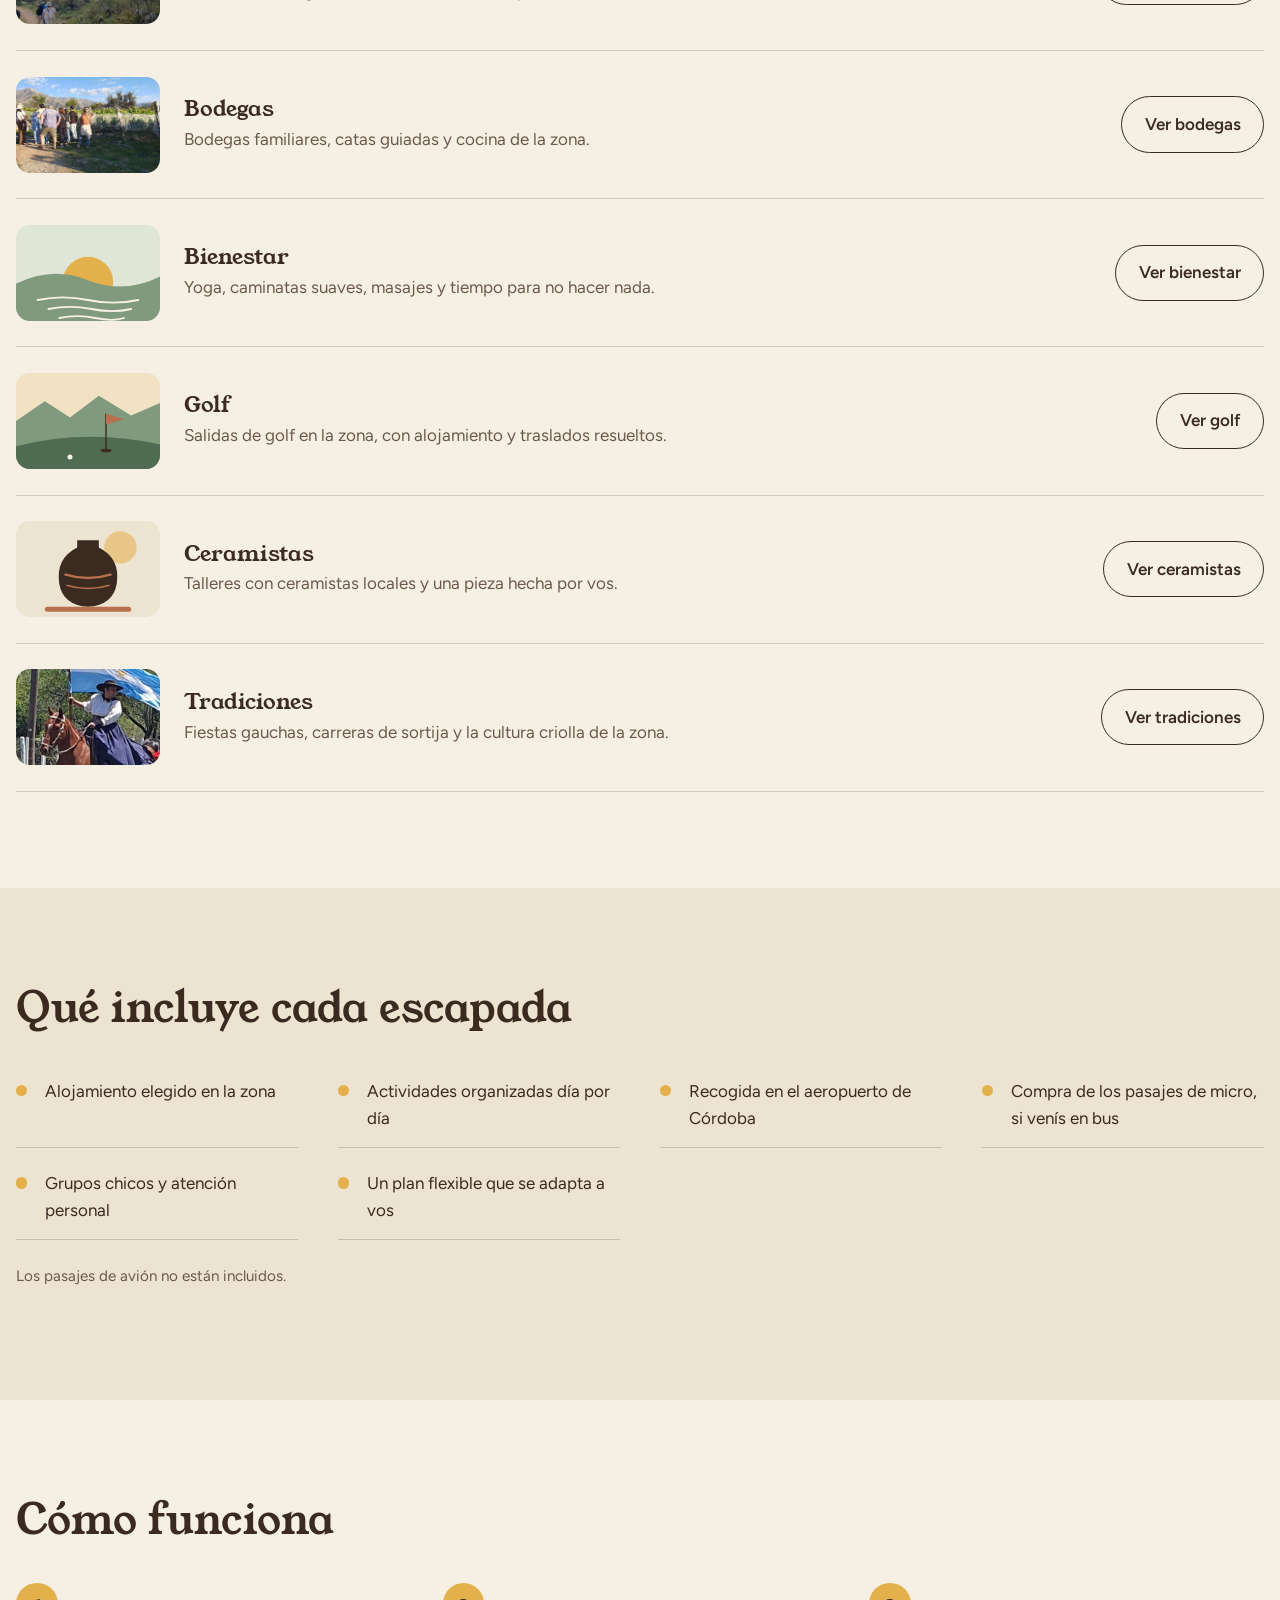
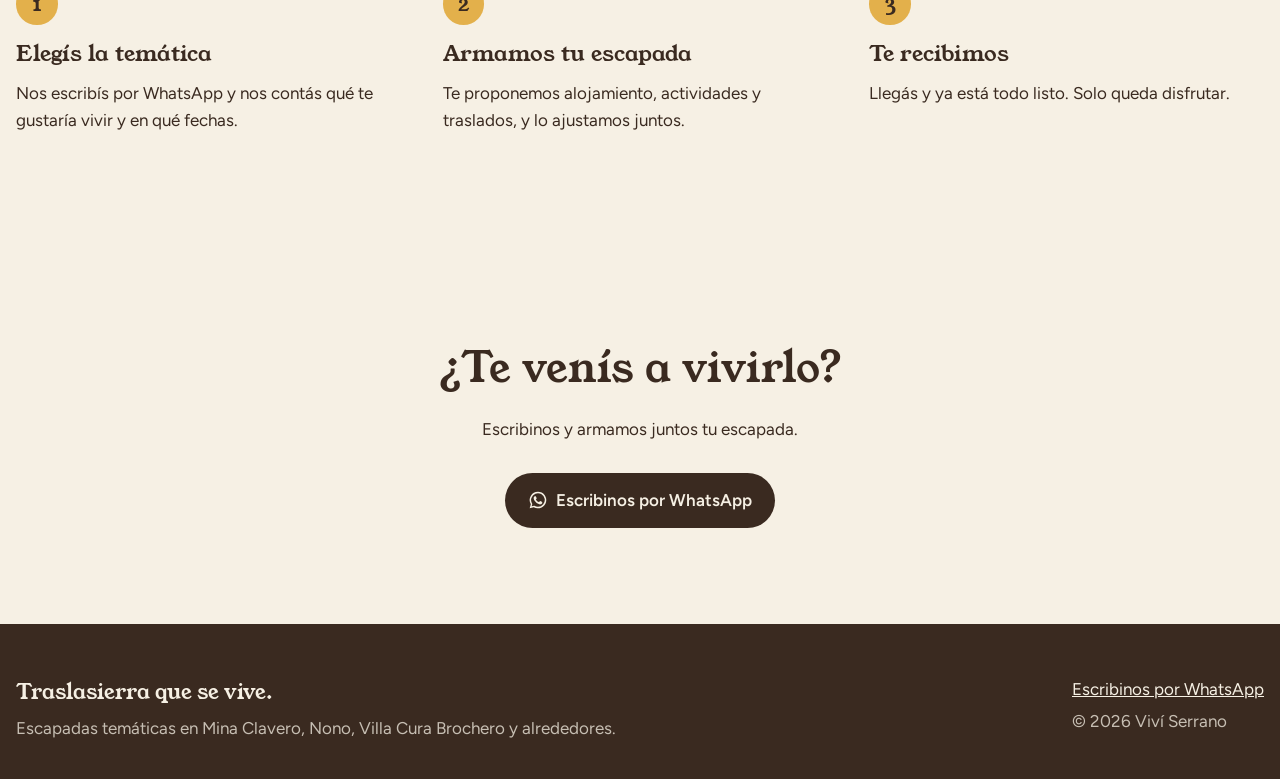
==== commit 4199dc38: "feat: botón de Facebook" ====
--- a/index.html
+++ b/index.html
@@ -11,7 +11,7 @@
 <link rel="preconnect" href="https://fonts.googleapis.com">
 <link rel="preconnect" href="https://fonts.gstatic.com" crossorigin>
 <link href="https://fonts.googleapis.com/css2?family=Figtree:wght@400;600&family=Young+Serif&display=swap" rel="stylesheet">
-<link rel="stylesheet" href="css/estilos.css?v=3">
+<link rel="stylesheet" href="css/estilos.css?v=6">
 </head>
 <body>
 <header class="cabecera">
@@ -77,12 +77,12 @@
       <h2>Elegí tu escapada</h2>
       <ul class="tematicas">
       <li class="tematica">
-        <img class="ilustracion foto" src="img/senderismo-valle.jpg" alt="Grupo caminando hacia las sierras de Traslasierra" loading="lazy">
+        <img class="ilustracion foto ampliable" src="img/senderismo-valle.jpg" alt="Grupo caminando hacia las sierras de Traslasierra" loading="lazy">
         <div><h3>Senderismo</h3><p>Quebradas, ríos y miradores, con caminatas para cada ritmo.</p></div>
         <a class="boton boton-claro" href="senderismo.html">Ver senderismo</a>
       </li>
       <li class="tematica">
-        <img class="ilustracion foto" src="img/bodegas-cata.jpg" alt="Grupo recorriendo un viñedo con las sierras de fondo" loading="lazy">
+        <img class="ilustracion foto ampliable" src="img/bodegas-cata.jpg" alt="Grupo recorriendo un viñedo con las sierras de fondo" loading="lazy">
         <div><h3>Bodegas</h3><p>Bodegas familiares, catas guiadas y cocina de la zona.</p></div>
         <a class="boton boton-claro" href="bodegas.html">Ver bodegas</a>
       </li>
@@ -124,7 +124,7 @@
         <a class="boton boton-claro" href="ceramistas.html">Ver ceramistas</a>
       </li>
       <li class="tematica">
-        <img class="ilustracion foto" src="img/tradiciones-bandera.jpg" alt="Amazona a caballo con la bandera argentina en una fiesta gaucha" loading="lazy">
+        <img class="ilustracion foto ampliable" src="img/tradiciones-bandera.jpg" alt="Amazona a caballo con la bandera argentina en una fiesta gaucha" loading="lazy">
         <div><h3>Tradiciones</h3><p>Fiestas gauchas, carreras de sortija y la cultura criolla de la zona.</p></div>
         <a class="boton boton-claro" href="tradiciones.html">Ver tradiciones</a>
       </li>
@@ -175,14 +175,22 @@
     <div>
       <p><a href="#" data-whatsapp>Escribinos por WhatsApp</a></p>
       <p><a href="#" data-instagram>Seguinos en Instagram</a></p>
+      <p><a href="#" data-facebook>Seguinos en Facebook</a></p>
       <p>© <span data-anio>2026</span> Viví Serrano</p>
     </div>
   </div>
 </footer>
 <div class="flotantes">
+  <a class="flotante" href="#" data-facebook aria-label="Seguinos en Facebook"><svg viewBox="0 0 24 24" fill="currentColor" aria-hidden="true"><path d="M14 8.5V6.8c0-.8.5-1 1-1h2.3V2.1L14.2 2C10.8 2 10 4.5 10 6.2v2.3H7.6v3.9H10V22h4v-9.6h3l.4-3.9H14z"/></svg></a>
   <a class="flotante" href="#" data-instagram aria-label="Seguinos en Instagram"><svg viewBox="0 0 24 24" fill="none" stroke="currentColor" stroke-width="2" aria-hidden="true"><rect x="3" y="3" width="18" height="18" rx="5"/><circle cx="12" cy="12" r="4"/><circle cx="17.5" cy="6.5" r="1" fill="currentColor" stroke="none"/></svg></a>
   <a class="flotante" href="#" data-whatsapp aria-label="Escribinos por WhatsApp"><svg viewBox="0 0 24 24" fill="currentColor" aria-hidden="true"><path d="M12 2a10 10 0 0 0-8.6 15.1L2 22l5-1.3A10 10 0 1 0 12 2zm0 18.2c-1.5 0-3-.4-4.3-1.2l-.3-.2-3 .8.8-2.9-.2-.3A8.2 8.2 0 1 1 12 20.2zm4.5-6.1c-.2-.1-1.5-.7-1.7-.8-.2-.1-.4-.1-.6.1l-.8 1c-.1.2-.3.2-.5.1a6.7 6.7 0 0 1-3.3-2.9c-.3-.4.2-.4.7-1.4.1-.2 0-.3 0-.5l-.8-1.8c-.2-.5-.4-.4-.6-.4h-.5c-.2 0-.5.1-.7.3-.2.3-.9.9-.9 2.2s.9 2.5 1 2.7c.1.2 1.8 2.8 4.4 3.9 1.6.7 2.3.8 3.1.6.5-.1 1.5-.6 1.7-1.2.2-.6.2-1.1.2-1.2-.1-.2-.3-.2-.7-.4z"/></svg></a>
 </div>
-<script src="js/main.js?v=3"></script>
+<dialog class="visor" aria-label="Foto ampliada">
+  <img src="" alt="">
+  <button class="visor-cerrar" type="button" aria-label="Cerrar">×</button>
+  <button class="visor-anterior" type="button" aria-label="Foto anterior">‹</button>
+  <button class="visor-siguiente" type="button" aria-label="Foto siguiente">›</button>
+</dialog>
+<script src="js/main.js?v=6"></script>
 </body>
 </html>
--- a/css/estilos.css
+++ b/css/estilos.css
@@ -439,17 +439,67 @@
 .ilustracion.foto { object-fit: cover; object-position: center 30%; }
 .galeria {
   display: grid;
-  grid-template-columns: repeat(auto-fit, minmax(14rem, 1fr));
+  grid-template-columns: repeat(auto-fill, minmax(14rem, 1fr));
   gap: 1rem;
   margin-top: 2rem;
 }
-.galeria img {
+.galeria-foto {
+  padding: 0;
+  border: 0;
+  background: none;
+  cursor: zoom-in;
+  border-radius: var(--radio);
+  overflow: hidden;
+}
+.galeria-foto img {
   width: 100%;
-  height: 22rem;
+  aspect-ratio: 1;
   object-fit: cover;
+  transition: transform 0.3s;
+}
+.galeria-foto:hover img { transform: scale(1.04); }
+@media (max-width: 34rem) {
+  .galeria { grid-template-columns: 1fr 1fr; gap: 0.6rem; }
+}
+
+/* Visor de fotos ampliadas */
+.visor {
+  border: 0;
+  padding: 0;
+  background: transparent;
+  max-width: 100vw;
+  max-height: 100vh;
+}
+.visor::backdrop { background: rgba(30, 22, 16, 0.92); }
+.visor img {
+  max-width: 92vw;
+  max-height: 88vh;
   border-radius: var(--radio);
-}
-@media (max-width: 48rem) {
-  .galeria { grid-template-columns: 1fr; }
-  .galeria img { height: 16rem; }
-}
+  display: block;
+}
+.visor button {
+  position: fixed;
+  background: var(--papel);
+  color: var(--camino);
+  border: 0;
+  width: 3rem;
+  height: 3rem;
+  border-radius: 50%;
+  font-size: 1.8rem;
+  line-height: 1;
+  cursor: pointer;
+}
+.visor-cerrar { top: 1rem; right: 1rem; }
+.visor-anterior { left: 1rem; top: 50%; transform: translateY(-50%); }
+.visor-siguiente { right: 1rem; top: 50%; transform: translateY(-50%); }
+@media (prefers-reduced-motion: reduce) {
+  .galeria-foto img { transition: none; }
+}
+
+
+/* La foto de portada también se puede ampliar */
+.cabeza-tematica .ampliable { cursor: zoom-in; }
+
+/* Facebook con el amarillo del sol del logo */
+.flotante[data-facebook] { background: var(--sol); color: var(--camino); }
+.flotante[data-facebook]:hover { background: var(--camino); color: var(--papel); }
